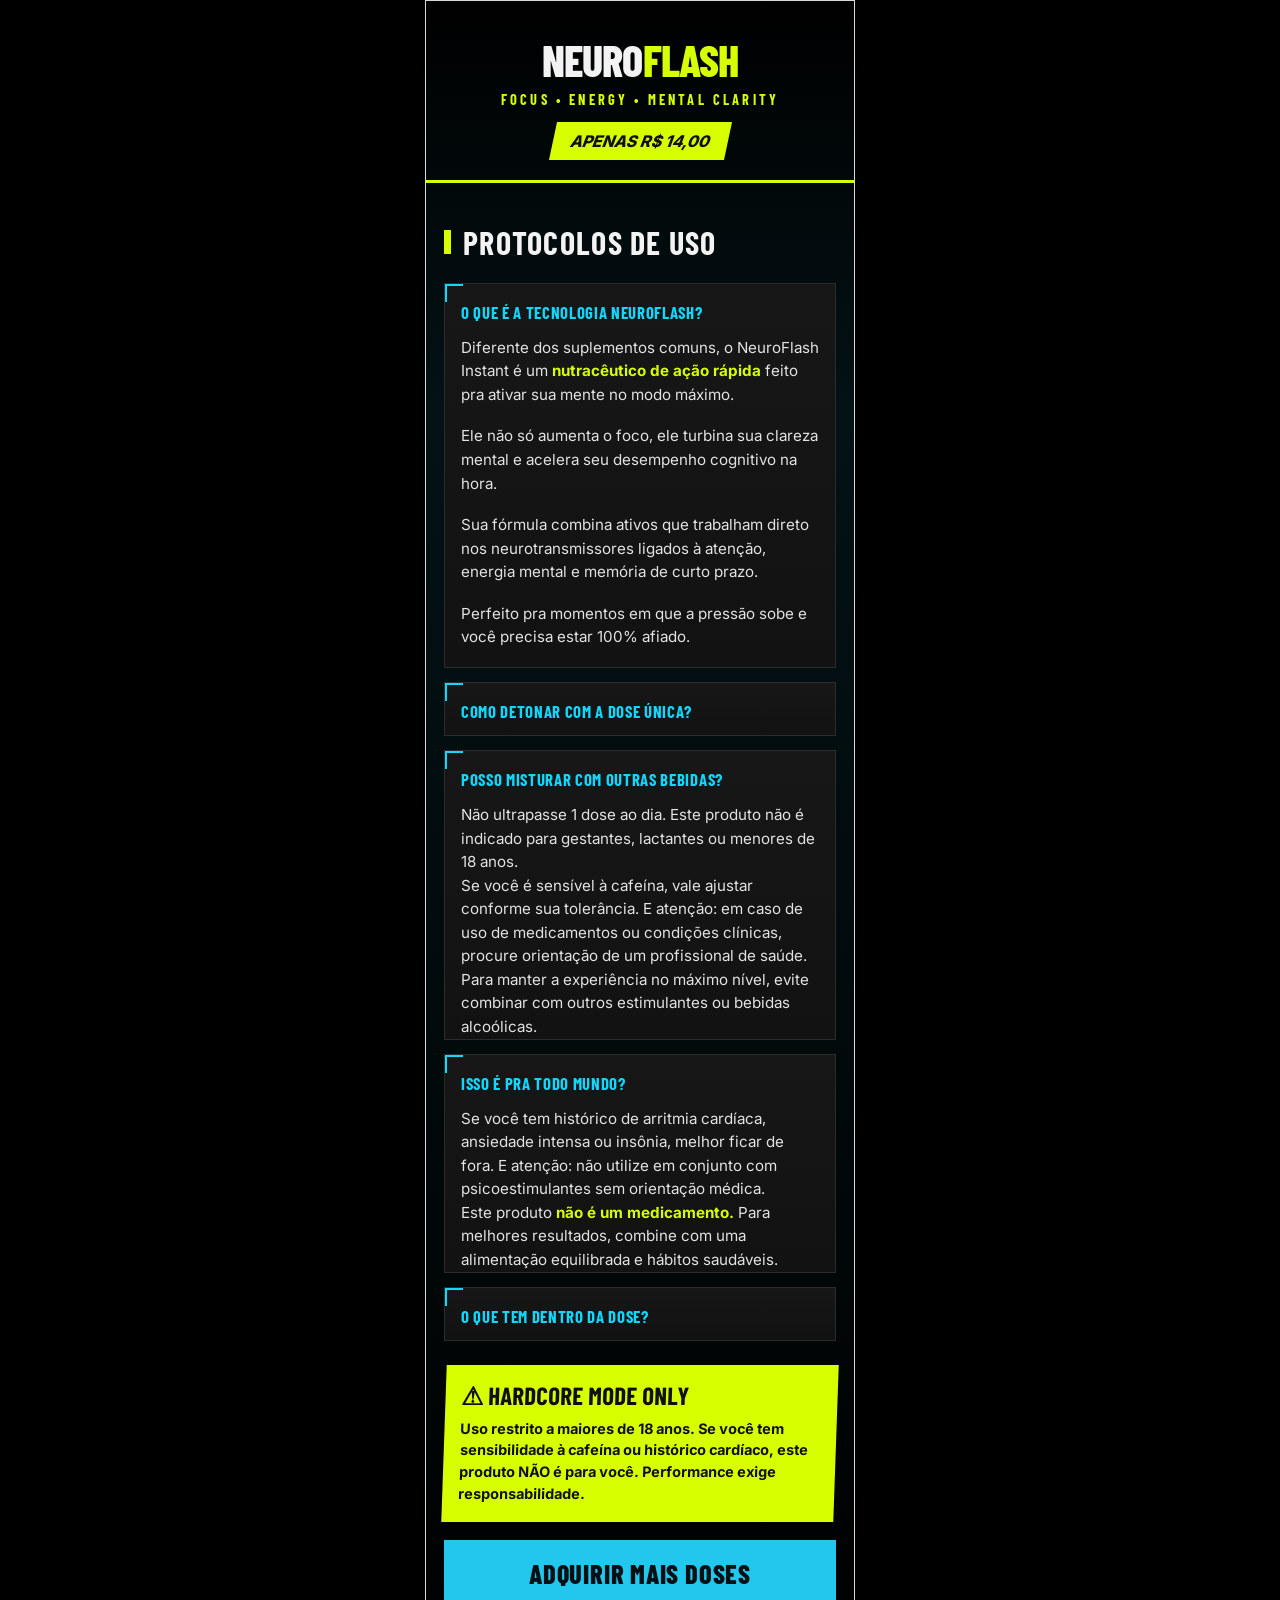
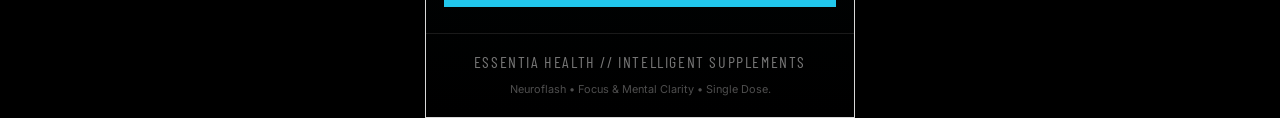
==== index.html @ 4811f9a7 "Add files via upload" ====
<!DOCTYPE html>
<html lang="pt-BR">
<head>
  <meta charset="UTF-8">
  <meta name="viewport" content="width=device-width, initial-scale=1.0">
  <title>Neuroflash FAQ</title>
  <link rel="preconnect" href="https://fonts.googleapis.com">
  <link rel="preconnect" href="https://fonts.gstatic.com" crossorigin>
  <link href="https://fonts.googleapis.com/css2?family=Barlow+Condensed:wght@500;700;800&family=Inter:wght@400;500;700;800&display=swap" rel="stylesheet">
  <link rel="stylesheet" href="styles.css">
</head>
<body>
  <main class="page-shell">
    <section class="hero">
      <h1>NEURO<span>FLASH</span></h1>
      <p class="tagline">FOCUS &#8226; ENERGY &#8226; MENTAL CLARITY</p>
      <div class="price-badge">APENAS R$ 14,00</div>
    </section>

    <section class="faq-section">
      <div class="section-line"></div>
      <div class="section-heading">
        <span class="heading-accent"></span>
        <h2>PROTOCOLOS DE USO</h2>
      </div>

      <div class="faq-list">
        <article class="faq-item is-open">
          <button class="faq-question" type="button" aria-expanded="true">
            <span>O QUE &Eacute; A TECNOLOGIA NEUROFLASH?</span>
          </button>
          <div class="faq-answer">
            <p>
              Diferente dos suplementos comuns, o NeuroFlash Instant &eacute; um <strong>nutrac&ecirc;utico de a&ccedil;&atilde;o r&aacute;pida</strong> feito pra ativar sua mente no modo m&aacute;ximo.
            </p>
            <p>
              Ele n&atilde;o s&oacute; aumenta o foco, ele turbina sua clareza mental e acelera seu desempenho cognitivo na hora.
            </p>
            <p>
              Sua f&oacute;rmula combina ativos que trabalham direto nos neurotransmissores ligados &agrave; aten&ccedil;&atilde;o, energia mental e mem&oacute;ria de curto prazo.
            </p>
            <p>
              Perfeito pra momentos em que a press&atilde;o sobe e voc&ecirc; precisa estar 100% afiado.
            </p>
          </div>
        </article>

        <article class="faq-item">
          <button class="faq-question" type="button" aria-expanded="false">
            <span>COMO DETONAR COM A DOSE &Uacute;NICA?</span>
          </button>
          <div class="faq-answer">
            <p>
              A embalagem cont&eacute;m 4 c&aacute;psulas de alta concentra&ccedil;&atilde;o. Ingerir <strong>as 3 de uma vez s&oacute;.</strong>
              N&atilde;o fracione. &Eacute; uma carga &uacute;nica para 30 minutos antes do seu desafio, treino ou prova.
            </p>
          </div>
        </article>

        <article class="faq-item">
          <button class="faq-question" type="button" aria-expanded="false">
            <span>POSSO MISTURAR COM OUTRAS BEBIDAS?</span>
          </button>
          <div class="faq-answer">
            <p>
              Recomendamos apenas &aacute;gua. <strong>EVITE o uso com est&ocirc;mago vazio</strong> para garantir que o &ldquo;punch&rdquo; de energia seja gradual e constante.
            </p>
            <p>
              N&atilde;o ultrapasse 1 dose ao dia. Este produto n&atilde;o &eacute; indicado para gestantes, lactantes ou menores de 18 anos.
            </p>
            <p>
              Se voc&ecirc; &eacute; sens&iacute;vel &agrave; cafe&iacute;na, vale ajustar conforme sua toler&acirc;ncia. E aten&ccedil;&atilde;o: em caso de uso de medicamentos ou condi&ccedil;&otilde;es cl&iacute;nicas, procure orienta&ccedil;&atilde;o de um profissional de sa&uacute;de.
            </p>
            <p>
              Para manter a experi&ecirc;ncia no m&aacute;ximo n&iacute;vel, evite combinar com outros estimulantes ou bebidas alco&oacute;licas.
            </p>
          </div>
        </article>

        <article class="faq-item">
          <button class="faq-question" type="button" aria-expanded="false">
            <span>ISSO &Eacute; PRA TODO MUNDO?</span>
          </button>
          <div class="faq-answer">
            <p>
              Evite o uso em caso de hipersensibilidade a qualquer componente da f&oacute;rmula.
            </p>
            <p>
              Se voc&ecirc; tem hist&oacute;rico de arritmia card&iacute;aca, ansiedade intensa ou ins&ocirc;nia, melhor ficar de fora. E aten&ccedil;&atilde;o: n&atilde;o utilize em conjunto com psicoestimulantes sem orienta&ccedil;&atilde;o m&eacute;dica.
            </p>
            <p>
              Este produto <strong>n&atilde;o &eacute; um medicamento.</strong> Para melhores resultados, combine com uma alimenta&ccedil;&atilde;o equilibrada e h&aacute;bitos saud&aacute;veis.
            </p>
          </div>
        </article>

        <article class="faq-item">
          <button class="faq-question" type="button" aria-expanded="false">
            <span>O QUE TEM DENTRO DA DOSE?</span>
          </button>
          <div class="faq-answer">
            <p>
              Cafe&iacute;na Anidra<br>
              L-Teanina<br>
              Alpha-GPC (Colina)<br>
              L-Tirosina<br>
              Panax Ginseng (extrato seco)<br>
              Huperzina A<br>
              Piperina (Bioperine&reg;)<br>
              Excipientes q.s.p.
            </p>
          </div>
        </article>
      </div>

      <aside class="warning-box">
        <h3>&#9888; HARDCORE MODE ONLY</h3>
        <p>
          Uso restrito a maiores de 18 anos. Se voc&ecirc; tem sensibilidade &agrave; cafe&iacute;na ou hist&oacute;rico card&iacute;aco,
          este produto <strong>N&Atilde;O</strong> &eacute; para voc&ecirc;. Performance exige responsabilidade.
        </p>
      </aside>

      <a class="cta-button" href="#">ADQUIRIR MAIS DOSES</a>
    </section>

    <footer class="footer">
      <p>ESSENTIA HEALTH // INTELLIGENT SUPPLEMENTS</p>
      <small>Neuroflash &#8226; Focus &amp; Mental Clarity &#8226; Single Dose.</small>
    </footer>
  </main>

  <script src="script.js"></script>
</body>
</html>
---- styles.css ----
:root {
  --bg: #050505;
  --panel: #111111;
  --panel-soft: #171717;
  --text: #f3f3f3;
  --muted: #a5a5a5;
  --cyan: #10d8ff;
  --cta: #29d6ff;
  --lime: #d7ff00;
  --border: #242424;
}

* {
  box-sizing: border-box;
}

body {
  margin: 0;
  background: #000;
  color: var(--text);
  font-family: "Inter", sans-serif;
}

.page-shell {
  width: min(100%, 430px);
  margin: 0 auto;
  background:
    linear-gradient(180deg, #000 0%, #031215 24%, #000 100%);
  border-left: 1px solid #d9d9d9;
  border-right: 1px solid #d9d9d9;
  border-bottom: 1px solid #d9d9d9;
}

.hero {
  padding: 38px 22px 20px;
  text-align: center;
  border-top: 1px solid #d9d9d9;
}

.hero h1 {
  margin: 0;
  font-family: "Barlow Condensed", sans-serif;
  font-size: 2.75rem;
  font-weight: 800;
  line-height: 0.95;
  letter-spacing: -0.02em;
}

.hero h1 span {
  color: var(--lime);
}

.tagline {
  margin: 10px 0 0;
  color: var(--lime);
  font-family: "Barlow Condensed", sans-serif;
  font-size: 0.9rem;
  font-weight: 700;
  letter-spacing: 0.22em;
}

.price-badge {
  width: fit-content;
  margin: 14px auto 0;
  padding: 9px 18px;
  background: var(--lime);
  color: #111;
  font-weight: 800;
  font-style: italic;
  transform: skewX(-12deg);
}

.faq-section {
  padding: 0 18px 26px;
}

.section-line {
  height: 3px;
  margin: 0 -18px 40px;
  background: var(--lime);
}

.section-heading {
  display: flex;
  align-items: center;
  gap: 12px;
  margin-bottom: 22px;
}

.heading-accent {
  width: 7px;
  height: 24px;
  background: var(--lime);
}

.section-heading h2 {
  margin: 0;
  font-family: "Barlow Condensed", sans-serif;
  font-size: 2rem;
  font-weight: 700;
  letter-spacing: 0.04em;
}

.faq-list {
  display: grid;
  gap: 14px;
}

.faq-item {
  background: linear-gradient(180deg, rgba(23, 23, 23, 0.98), rgba(18, 18, 18, 0.98));
  border: 1px solid #2c2c2c;
  position: relative;
  overflow: hidden;
}

.faq-item::before {
  content: "";
  position: absolute;
  top: -1px;
  left: -1px;
  width: 16px;
  height: 16px;
  border-top: 3px solid var(--cyan);
  border-left: 3px solid var(--cyan);
}

.faq-question {
  width: 100%;
  padding: 18px 16px 14px;
  border: 0;
  background: transparent;
  color: var(--cyan);
  text-align: left;
  font-family: "Barlow Condensed", sans-serif;
  font-size: 1.05rem;
  font-weight: 700;
  letter-spacing: 0.04em;
  cursor: pointer;
}

.faq-answer {
  display: grid;
  grid-template-rows: 0fr;
  transition: grid-template-rows 220ms ease;
}

.faq-answer p {
  overflow: hidden;
  margin: 0;
  padding: 0 16px 0;
  color: #e2e2e2;
  font-size: 0.95rem;
  line-height: 1.55;
}

.faq-answer strong {
  color: var(--lime);
}

.faq-item.is-open .faq-answer {
  grid-template-rows: 1fr;
}

.faq-item.is-open .faq-answer p {
  padding: 0 16px 18px;
}

.warning-box {
  margin-top: 24px;
  padding: 18px 16px;
  background: var(--lime);
  color: #101010;
  transform: skewX(-2deg);
}

.warning-box h3 {
  margin: 0 0 10px;
  font-family: "Barlow Condensed", sans-serif;
  font-size: 1.55rem;
  line-height: 1;
}

.warning-box p {
  margin: 0;
  font-size: 0.9rem;
  font-weight: 700;
  line-height: 1.5;
}

.cta-button {
  display: block;
  margin-top: 18px;
  padding: 18px 16px;
  background: #21c7ed;
  color: #051014;
  text-align: center;
  text-decoration: none;
  font-family: "Barlow Condensed", sans-serif;
  font-size: 1.65rem;
  font-weight: 800;
  letter-spacing: 0.03em;
}

.footer {
  padding: 18px 18px 20px;
  text-align: center;
  border-top: 1px solid #1a1a1a;
}

.footer p {
  margin: 0 0 6px;
  color: #777;
  font-family: "Barlow Condensed", sans-serif;
  font-size: 1rem;
  letter-spacing: 0.1em;
}

.footer small {
  color: #4e4e4e;
  font-size: 0.68rem;
}

@media (max-width: 480px) {
  .hero {
    padding: 28px 18px 16px;
  }

  .hero h1 {
    font-size: 2.35rem;
  }

  .tagline {
    font-size: 0.8rem;
    letter-spacing: 0.18em;
  }

  .price-badge {
    margin-top: 12px;
    padding: 8px 16px;
  }

  .footer {
    padding: 16px 14px 18px;
  }
}
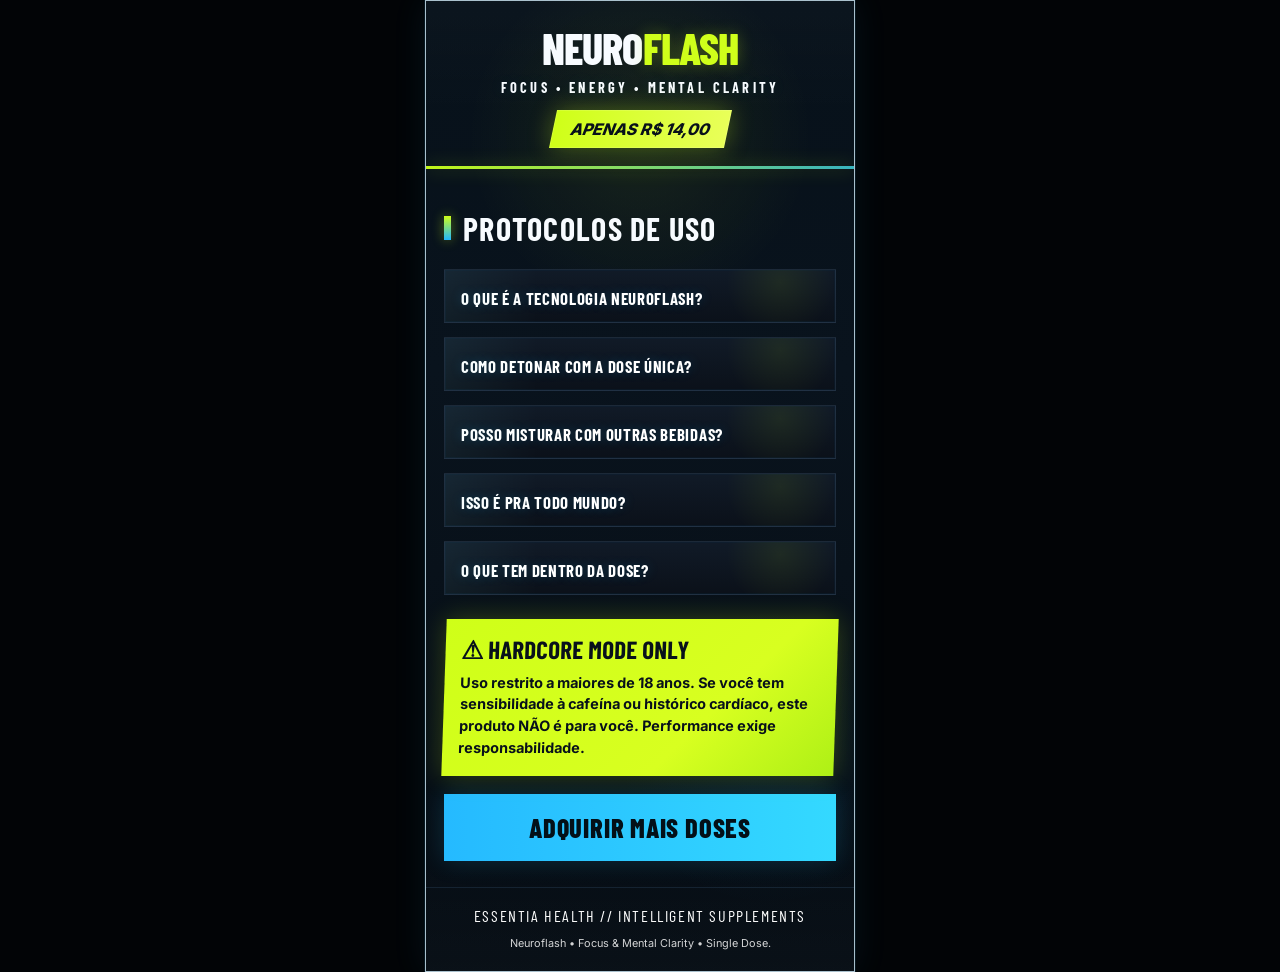
==== commit 143cf80b: "Add files via upload" ====
--- a/index.html
+++ b/index.html
@@ -25,8 +25,8 @@
       </div>
 
       <div class="faq-list">
-        <article class="faq-item is-open">
-          <button class="faq-question" type="button" aria-expanded="true">
+        <article class="faq-item">
+          <button class="faq-question" type="button" aria-expanded="false">
             <span>O QUE &Eacute; A TECNOLOGIA NEUROFLASH?</span>
           </button>
           <div class="faq-answer">
@@ -51,7 +51,7 @@
           </button>
           <div class="faq-answer">
             <p>
-              A embalagem cont&eacute;m 4 c&aacute;psulas de alta concentra&ccedil;&atilde;o. Ingerir <strong>as 3 de uma vez s&oacute;.</strong>
+              A embalagem cont&eacute;m 3 c&aacute;psulas de alta concentra&ccedil;&atilde;o. Ingerir <strong>as 3 de uma vez s&oacute;.</strong>
               N&atilde;o fracione. &Eacute; uma carga &uacute;nica para 30 minutos antes do seu desafio, treino ou prova.
             </p>
           </div>
--- a/styles.css
+++ b/styles.css
@@ -1,13 +1,16 @@
 :root {
-  --bg: #050505;
-  --panel: #111111;
-  --panel-soft: #171717;
-  --text: #f3f3f3;
-  --muted: #a5a5a5;
-  --cyan: #10d8ff;
-  --cta: #29d6ff;
-  --lime: #d7ff00;
-  --border: #242424;
+  --bg: #02070f;
+  --panel: #0c1520;
+  --panel-soft: #101a26;
+  --text: #f7fbff;
+  --muted: #86a0ba;
+  --cyan: #20b7ff;
+  --cyan-bright: #78f4ff;
+  --cta: #32c8ef;
+  --lime: #cfff18;
+  --lime-bright: #e9ff59;
+  --border: rgba(135, 198, 255, 0.26);
+  --shell-border: rgba(214, 241, 255, 0.78);
 }
 
 * {
@@ -16,7 +19,7 @@
 
 body {
   margin: 0;
-  background: #000;
+  background: #020406;
   color: var(--text);
   font-family: "Inter", sans-serif;
 }
@@ -24,17 +27,41 @@
 .page-shell {
   width: min(100%, 430px);
   margin: 0 auto;
-  background:
-    linear-gradient(180deg, #000 0%, #031215 24%, #000 100%);
-  border-left: 1px solid #d9d9d9;
-  border-right: 1px solid #d9d9d9;
-  border-bottom: 1px solid #d9d9d9;
+  background: linear-gradient(180deg, #07111a 0%, #09131d 38%, #060d14 100%);
+  border-left: 1px solid var(--shell-border);
+  border-right: 1px solid var(--shell-border);
+  border-bottom: 1px solid var(--shell-border);
+  box-shadow:
+    0 0 0 1px rgba(28, 80, 112, 0.2),
+    0 0 34px rgba(47, 175, 255, 0.08);
+  position: relative;
+  overflow: hidden;
+}
+
+.page-shell::before,
+.page-shell::after {
+  content: "";
+  position: absolute;
+  inset: 0;
+  pointer-events: none;
+}
+
+.page-shell::before {
+  background:
+    radial-gradient(circle at 50% 14%, rgba(201, 255, 24, 0.08), transparent 20%),
+    radial-gradient(circle at 80% 78%, rgba(37, 186, 255, 0.05), transparent 18%);
+}
+
+.page-shell::after {
+  background:
+    linear-gradient(180deg, rgba(255, 255, 255, 0.02), transparent 12%, transparent 88%, rgba(255, 255, 255, 0.015));
 }
 
 .hero {
-  padding: 38px 22px 20px;
+  padding: 26px 22px 18px;
   text-align: center;
-  border-top: 1px solid #d9d9d9;
+  border-top: 1px solid var(--shell-border);
+  position: relative;
 }
 
 .hero h1 {
@@ -48,36 +75,43 @@
 
 .hero h1 span {
   color: var(--lime);
+  text-shadow: 0 0 16px rgba(207, 255, 24, 0.28);
 }
 
 .tagline {
   margin: 10px 0 0;
-  color: var(--lime);
+  color: var(--text);
   font-family: "Barlow Condensed", sans-serif;
   font-size: 0.9rem;
   font-weight: 700;
   letter-spacing: 0.22em;
+  text-shadow: 0 0 16px rgba(62, 198, 255, 0.14);
 }
 
 .price-badge {
   width: fit-content;
   margin: 14px auto 0;
   padding: 9px 18px;
-  background: var(--lime);
-  color: #111;
+  background: linear-gradient(90deg, var(--lime) 0%, var(--lime-bright) 100%);
+  color: #09111a;
   font-weight: 800;
   font-style: italic;
   transform: skewX(-12deg);
+  box-shadow:
+    0 0 24px rgba(207, 255, 24, 0.3),
+    inset 0 0 0 1px rgba(255, 255, 255, 0.12);
 }
 
 .faq-section {
   padding: 0 18px 26px;
+  position: relative;
 }
 
 .section-line {
   height: 3px;
   margin: 0 -18px 40px;
-  background: var(--lime);
+  background: linear-gradient(90deg, rgba(201, 255, 24, 0.96), rgba(74, 243, 255, 0.72));
+  box-shadow: 0 0 18px rgba(201, 255, 24, 0.32);
 }
 
 .section-heading {
@@ -90,7 +124,8 @@
 .heading-accent {
   width: 7px;
   height: 24px;
-  background: var(--lime);
+  background: linear-gradient(180deg, var(--lime), var(--cyan));
+  box-shadow: 0 0 12px rgba(201, 255, 24, 0.42);
 }
 
 .section-heading h2 {
@@ -107,21 +142,22 @@
 }
 
 .faq-item {
-  background: linear-gradient(180deg, rgba(23, 23, 23, 0.98), rgba(18, 18, 18, 0.98));
-  border: 1px solid #2c2c2c;
+  background:
+    linear-gradient(180deg, rgba(17, 27, 39, 0.98), rgba(11, 17, 25, 0.98));
+  border: 1px solid rgba(105, 149, 193, 0.18);
   position: relative;
   overflow: hidden;
-}
-
-.faq-item::before {
+  box-shadow: inset 0 0 0 1px rgba(11, 34, 56, 0.32);
+}
+
+.faq-item::after {
   content: "";
   position: absolute;
-  top: -1px;
-  left: -1px;
-  width: 16px;
-  height: 16px;
-  border-top: 3px solid var(--cyan);
-  border-left: 3px solid var(--cyan);
+  inset: 0;
+  background:
+    linear-gradient(90deg, rgba(120, 244, 255, 0.06), transparent 24%),
+    radial-gradient(circle at 86% 24%, rgba(207, 255, 24, 0.08), transparent 16%);
+  pointer-events: none;
 }
 
 .faq-question {
@@ -129,36 +165,35 @@
   padding: 18px 16px 14px;
   border: 0;
   background: transparent;
-  color: var(--cyan);
+  color: #ffffff;
   text-align: left;
   font-family: "Barlow Condensed", sans-serif;
   font-size: 1.05rem;
   font-weight: 700;
   letter-spacing: 0.04em;
   cursor: pointer;
+  text-shadow: 0 0 12px rgba(32, 183, 255, 0.22);
 }
 
 .faq-answer {
-  display: grid;
-  grid-template-rows: 0fr;
-  transition: grid-template-rows 220ms ease;
+  max-height: 0;
+  overflow: hidden;
+  transition: max-height 260ms ease;
 }
 
 .faq-answer p {
-  overflow: hidden;
   margin: 0;
   padding: 0 16px 0;
-  color: #e2e2e2;
+  color: #eff5ff;
   font-size: 0.95rem;
   line-height: 1.55;
+  text-align: justify;
+  text-justify: inter-word;
 }
 
 .faq-answer strong {
-  color: var(--lime);
-}
-
-.faq-item.is-open .faq-answer {
-  grid-template-rows: 1fr;
+  color: var(--lime-bright);
+  text-shadow: 0 0 10px rgba(207, 255, 24, 0.2);
 }
 
 .faq-item.is-open .faq-answer p {
@@ -168,9 +203,11 @@
 .warning-box {
   margin-top: 24px;
   padding: 18px 16px;
-  background: var(--lime);
-  color: #101010;
+  background:
+    linear-gradient(135deg, var(--lime) 0%, #d8ff20 66%, #aef016 100%);
+  color: #08111b;
   transform: skewX(-2deg);
+  box-shadow: 0 0 26px rgba(207, 255, 24, 0.22);
 }
 
 .warning-box h3 {
@@ -191,32 +228,33 @@
   display: block;
   margin-top: 18px;
   padding: 18px 16px;
-  background: #21c7ed;
-  color: #051014;
+  background: linear-gradient(90deg, #25baff 0%, #34d9ff 100%);
+  color: #031018;
   text-align: center;
   text-decoration: none;
   font-family: "Barlow Condensed", sans-serif;
   font-size: 1.65rem;
   font-weight: 800;
   letter-spacing: 0.03em;
+  box-shadow: 0 0 24px rgba(37, 186, 255, 0.18);
 }
 
 .footer {
   padding: 18px 18px 20px;
   text-align: center;
-  border-top: 1px solid #1a1a1a;
+  border-top: 1px solid rgba(86, 140, 183, 0.16);
 }
 
 .footer p {
   margin: 0 0 6px;
-  color: #777;
+  color: #ffffff;
   font-family: "Barlow Condensed", sans-serif;
   font-size: 1rem;
   letter-spacing: 0.1em;
 }
 
 .footer small {
-  color: #4e4e4e;
+  color: rgba(255, 255, 255, 0.82);
   font-size: 0.68rem;
 }
 
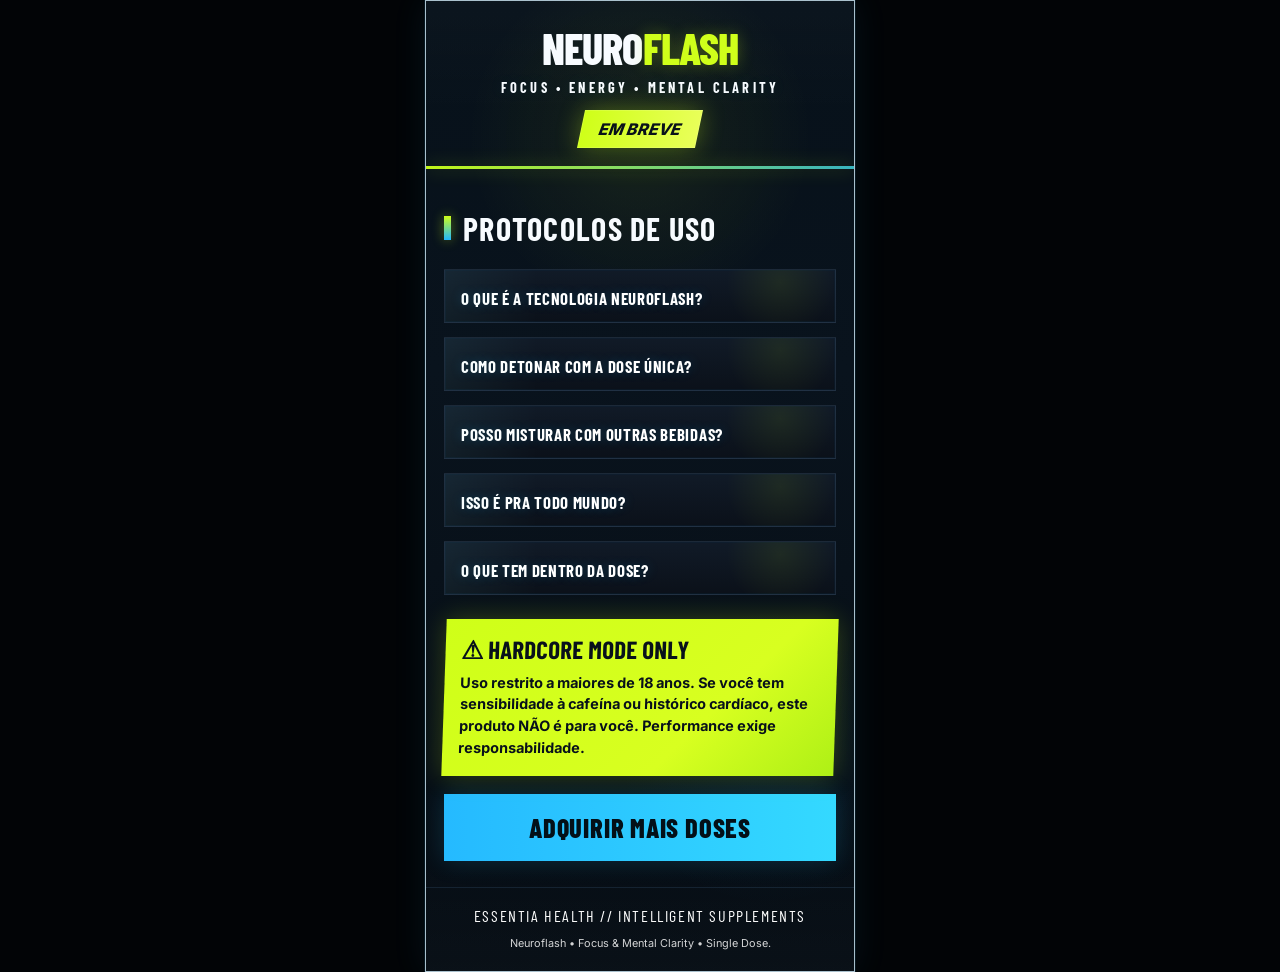
==== commit a5dffbee: "Update index.html" ====
--- a/index.html
+++ b/index.html
@@ -14,7 +14,7 @@
     <section class="hero">
       <h1>NEURO<span>FLASH</span></h1>
       <p class="tagline">FOCUS &#8226; ENERGY &#8226; MENTAL CLARITY</p>
-      <div class="price-badge">APENAS R$ 14,00</div>
+      <div class="price-badge">EM BREVE</div>
     </section>
 
     <section class="faq-section">
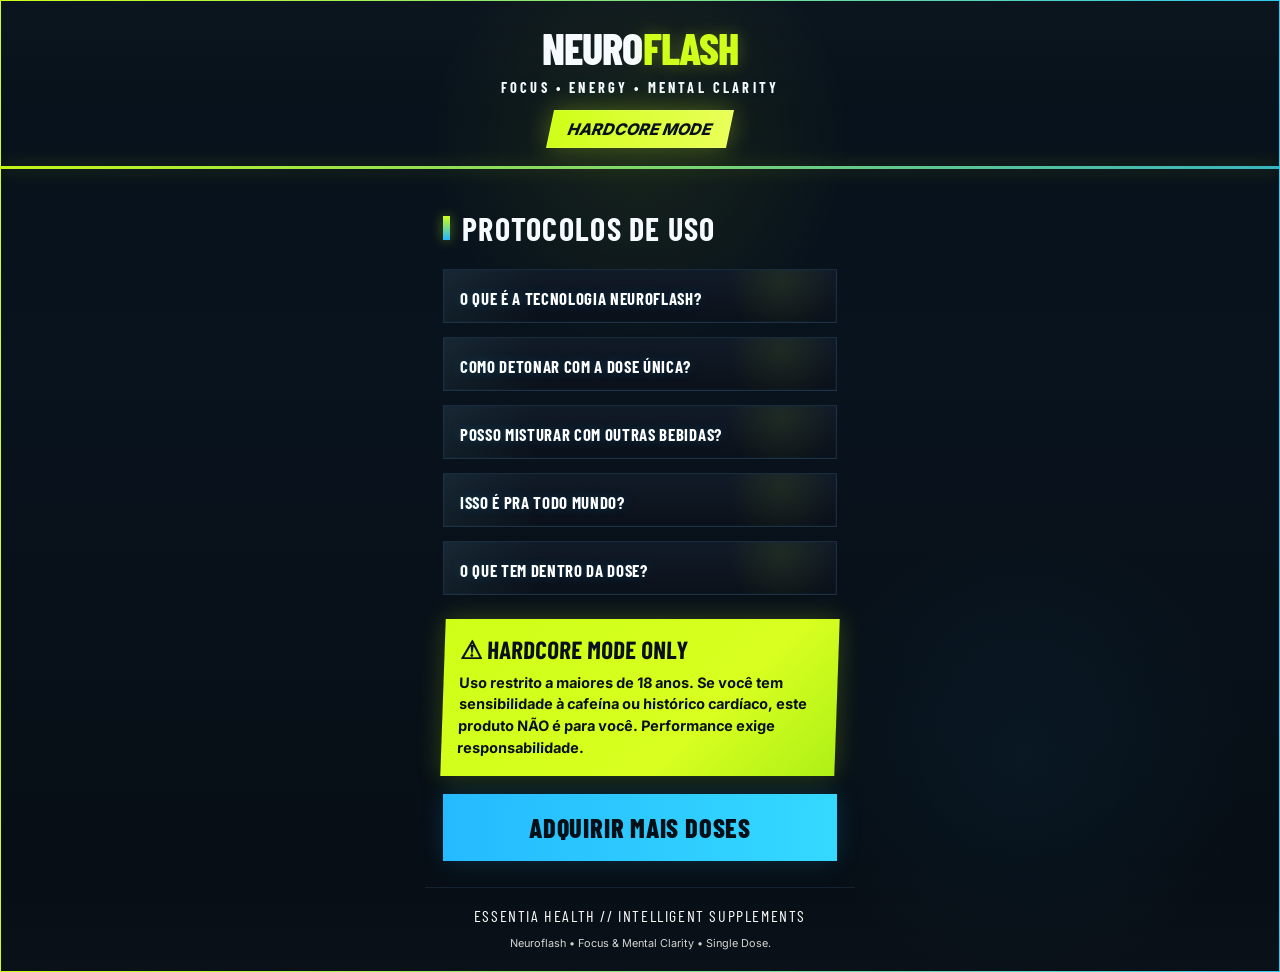
==== commit 4cd8fd08: "Add files via upload" ====
--- a/index.html
+++ b/index.html
@@ -14,7 +14,7 @@
     <section class="hero">
       <h1>NEURO<span>FLASH</span></h1>
       <p class="tagline">FOCUS &#8226; ENERGY &#8226; MENTAL CLARITY</p>
-      <div class="price-badge">EM BREVE</div>
+      <div class="price-badge">HARDCORE MODE</div>
     </section>
 
     <section class="faq-section">
--- a/styles.css
+++ b/styles.css
@@ -10,7 +10,8 @@
   --lime: #cfff18;
   --lime-bright: #e9ff59;
   --border: rgba(135, 198, 255, 0.26);
-  --shell-border: rgba(214, 241, 255, 0.78);
+  --shell-border: rgba(207, 255, 24, 0.82);
+  --shell-border-blue: rgba(52, 217, 255, 0.9);
 }
 
 * {
@@ -29,8 +30,9 @@
   margin: 0 auto;
   background: linear-gradient(180deg, #07111a 0%, #09131d 38%, #060d14 100%);
   border-left: 1px solid var(--shell-border);
-  border-right: 1px solid var(--shell-border);
-  border-bottom: 1px solid var(--shell-border);
+  border-right: 1px solid var(--shell-border-blue);
+  border-bottom: 1px solid transparent;
+  border-image: linear-gradient(90deg, var(--lime) 0%, var(--cta) 100%) 1;
   box-shadow:
     0 0 0 1px rgba(28, 80, 112, 0.2),
     0 0 34px rgba(47, 175, 255, 0.08);
@@ -60,7 +62,8 @@
 .hero {
   padding: 26px 22px 18px;
   text-align: center;
-  border-top: 1px solid var(--shell-border);
+  border-top: 1px solid transparent;
+  border-image: linear-gradient(90deg, var(--lime) 0%, var(--cta) 100%) 1;
   position: relative;
 }
 
@@ -281,3 +284,42 @@
     padding: 16px 14px 18px;
   }
 }
+
+@media (min-width: 900px) {
+  body {
+    background: linear-gradient(180deg, #020406 0%, #061018 100%);
+  }
+
+  .page-shell {
+    width: 100%;
+    min-height: 100vh;
+    max-width: none;
+  }
+
+  .hero {
+    width: min(100%, 430px);
+    margin: 0 auto;
+    border-top: 0;
+  }
+
+  .faq-section {
+    width: min(100%, 430px);
+    margin: 0 auto;
+  }
+
+  .footer {
+    width: min(100%, 430px);
+    margin: 0 auto;
+  }
+
+  .section-line {
+    width: 100vw;
+    margin-left: calc(50% - 50vw);
+    margin-right: calc(50% - 50vw);
+  }
+
+  .page-shell {
+    border-top: 1px solid transparent;
+    border-image: linear-gradient(90deg, var(--lime) 0%, var(--cta) 100%) 1;
+  }
+}
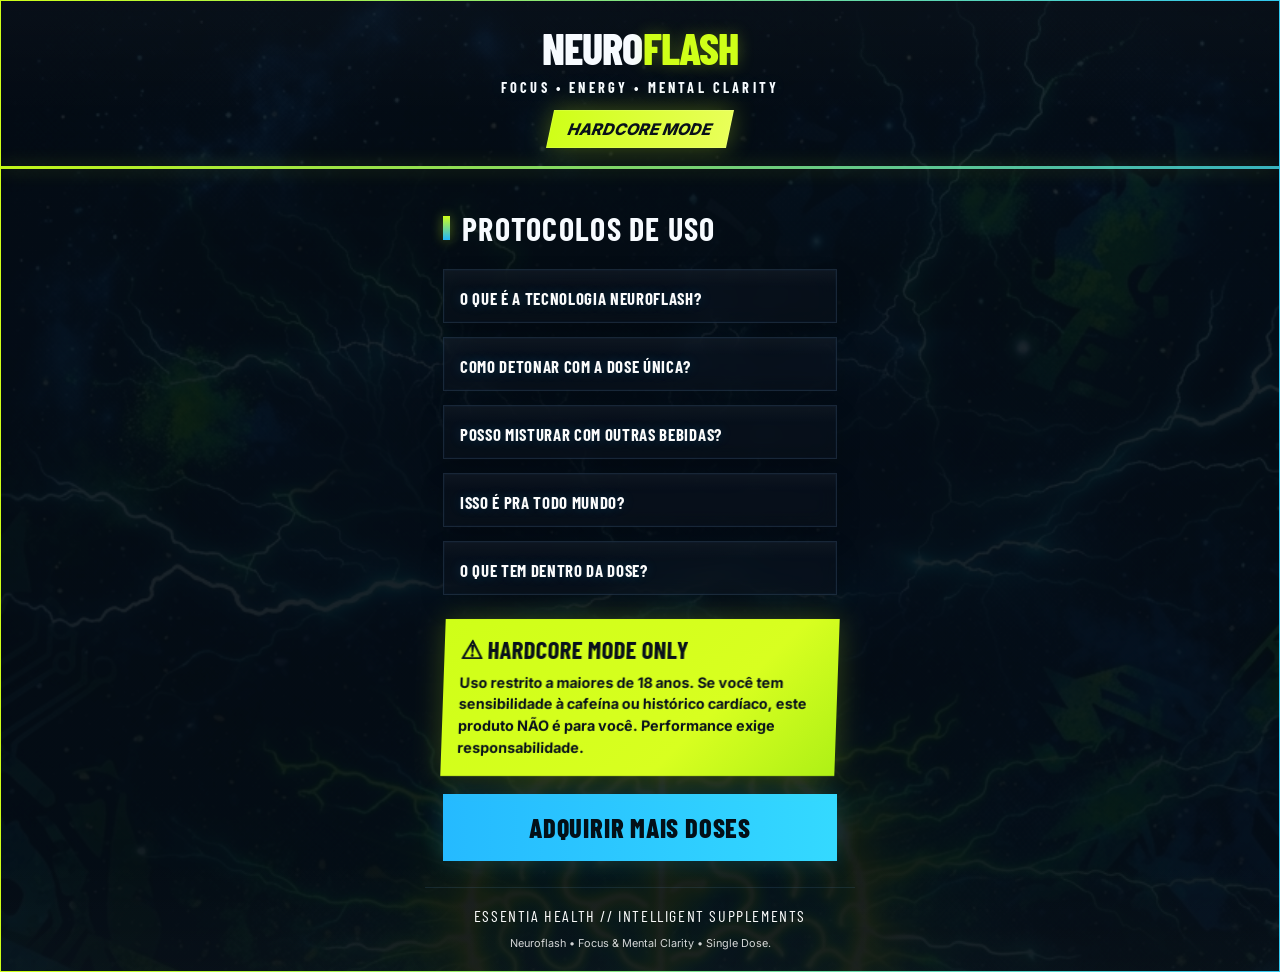
==== commit b502b2da: "Update index.html atualização de texto" ====
--- a/index.html
+++ b/index.html
@@ -34,7 +34,7 @@
               Diferente dos suplementos comuns, o NeuroFlash Instant &eacute; um <strong>nutrac&ecirc;utico de a&ccedil;&atilde;o r&aacute;pida</strong> feito pra ativar sua mente no modo m&aacute;ximo.
             </p>
             <p>
-              Ele n&atilde;o s&oacute; aumenta o foco, ele turbina sua clareza mental e acelera seu desempenho cognitivo na hora.
+              Ele n&atilde;o s&oacute; aumenta o foco, ele turbina sua clareza mental e acelera seu desempenho cognitivo em poucos minutos.
             </p>
             <p>
               Sua f&oacute;rmula combina ativos que trabalham direto nos neurotransmissores ligados &agrave; aten&ccedil;&atilde;o, energia mental e mem&oacute;ria de curto prazo.
@@ -83,13 +83,22 @@
           </button>
           <div class="faq-answer">
             <p>
+              <strong class="faq-subtitle">CONTRAINDICA&Ccedil;&Otilde;ES</strong>
+            </p>
+            <p>
               Evite o uso em caso de hipersensibilidade a qualquer componente da f&oacute;rmula.
             </p>
             <p>
-              Se voc&ecirc; tem hist&oacute;rico de arritmia card&iacute;aca, ansiedade intensa ou ins&ocirc;nia, melhor ficar de fora. E aten&ccedil;&atilde;o: n&atilde;o utilize em conjunto com psicoestimulantes sem orienta&ccedil;&atilde;o m&eacute;dica.
+              Pacientes com hist&oacute;rico de arritmia card&iacute;aca, ansiedade grave ou ins&ocirc;nia devem abster-se do consumo. Aten&ccedil;&atilde;o: n&atilde;o utilize em conjunto com psicoestimulantes sem orienta&ccedil;&atilde;o m&eacute;dica especializada.
             </p>
             <p>
-              Este produto <strong>n&atilde;o &eacute; um medicamento.</strong> Para melhores resultados, combine com uma alimenta&ccedil;&atilde;o equilibrada e h&aacute;bitos saud&aacute;veis.
+              <strong class="faq-subtitle">INFORMA&Ccedil;&Otilde;ES IMPORTANTES</strong>
+            </p>
+            <p>
+              Este produto <strong>n&atilde;o &eacute; um medicamento.</strong>
+            </p>
+            <p>
+              Seu consumo deve estar associado a uma alimenta&ccedil;&atilde;o equilibrada e h&aacute;bitos de vida saud&aacute;veis para obten&ccedil;&atilde;o de melhores resultados.
             </p>
           </div>
         </article>
--- a/styles.css
+++ b/styles.css
@@ -50,13 +50,22 @@
 
 .page-shell::before {
   background:
+    linear-gradient(rgba(4, 11, 18, 0.84), rgba(4, 11, 18, 0.9)),
+    url("./background-neuroflash.png") center top / 100% auto no-repeat,
     radial-gradient(circle at 50% 14%, rgba(201, 255, 24, 0.08), transparent 20%),
     radial-gradient(circle at 80% 78%, rgba(37, 186, 255, 0.05), transparent 18%);
+  z-index: 0;
 }
 
 .page-shell::after {
   background:
     linear-gradient(180deg, rgba(255, 255, 255, 0.02), transparent 12%, transparent 88%, rgba(255, 255, 255, 0.015));
+  z-index: 0;
+}
+
+.page-shell > * {
+  position: relative;
+  z-index: 1;
 }
 
 .hero {
@@ -145,12 +154,15 @@
 }
 
 .faq-item {
-  background:
-    linear-gradient(180deg, rgba(17, 27, 39, 0.98), rgba(11, 17, 25, 0.98));
+  background: rgba(11, 19, 29, 0.56);
   border: 1px solid rgba(105, 149, 193, 0.18);
   position: relative;
   overflow: hidden;
-  box-shadow: inset 0 0 0 1px rgba(11, 34, 56, 0.32);
+  box-shadow:
+    inset 0 0 0 1px rgba(11, 34, 56, 0.22),
+    0 10px 24px rgba(0, 0, 0, 0.16);
+  backdrop-filter: blur(10px) saturate(115%);
+  -webkit-backdrop-filter: blur(10px) saturate(115%);
 }
 
 .faq-item::after {
@@ -158,8 +170,7 @@
   position: absolute;
   inset: 0;
   background:
-    linear-gradient(90deg, rgba(120, 244, 255, 0.06), transparent 24%),
-    radial-gradient(circle at 86% 24%, rgba(207, 255, 24, 0.08), transparent 16%);
+    linear-gradient(180deg, rgba(255, 255, 255, 0.03), transparent 32%, rgba(0, 0, 0, 0.05));
   pointer-events: none;
 }
 
@@ -181,7 +192,8 @@
 .faq-answer {
   max-height: 0;
   overflow: hidden;
-  transition: max-height 260ms ease;
+  opacity: 1;
+  transition: max-height 220ms ease-out;
 }
 
 .faq-answer p {
@@ -201,6 +213,10 @@
 
 .faq-item.is-open .faq-answer p {
   padding: 0 16px 18px;
+}
+
+.faq-item.is-open .faq-answer {
+  opacity: 1;
 }
 
 .warning-box {
@@ -261,7 +277,7 @@
   font-size: 0.68rem;
 }
 
-@media (max-width: 480px) {
+@media (max-width: 768px) {
   .hero {
     padding: 28px 18px 16px;
   }
@@ -282,6 +298,10 @@
 
   .footer {
     padding: 16px 14px 18px;
+  }
+
+  .faq-answer {
+    transition: none;
   }
 }
 
@@ -296,6 +316,14 @@
     max-width: none;
   }
 
+  .page-shell::before {
+    background:
+      linear-gradient(rgba(4, 11, 18, 0.88), rgba(4, 11, 18, 0.92)),
+      url("./background-neuroflash.png") center top / 100% auto no-repeat,
+      radial-gradient(circle at 50% 14%, rgba(201, 255, 24, 0.08), transparent 20%),
+      radial-gradient(circle at 80% 78%, rgba(37, 186, 255, 0.05), transparent 18%);
+  }
+
   .hero {
     width: min(100%, 430px);
     margin: 0 auto;
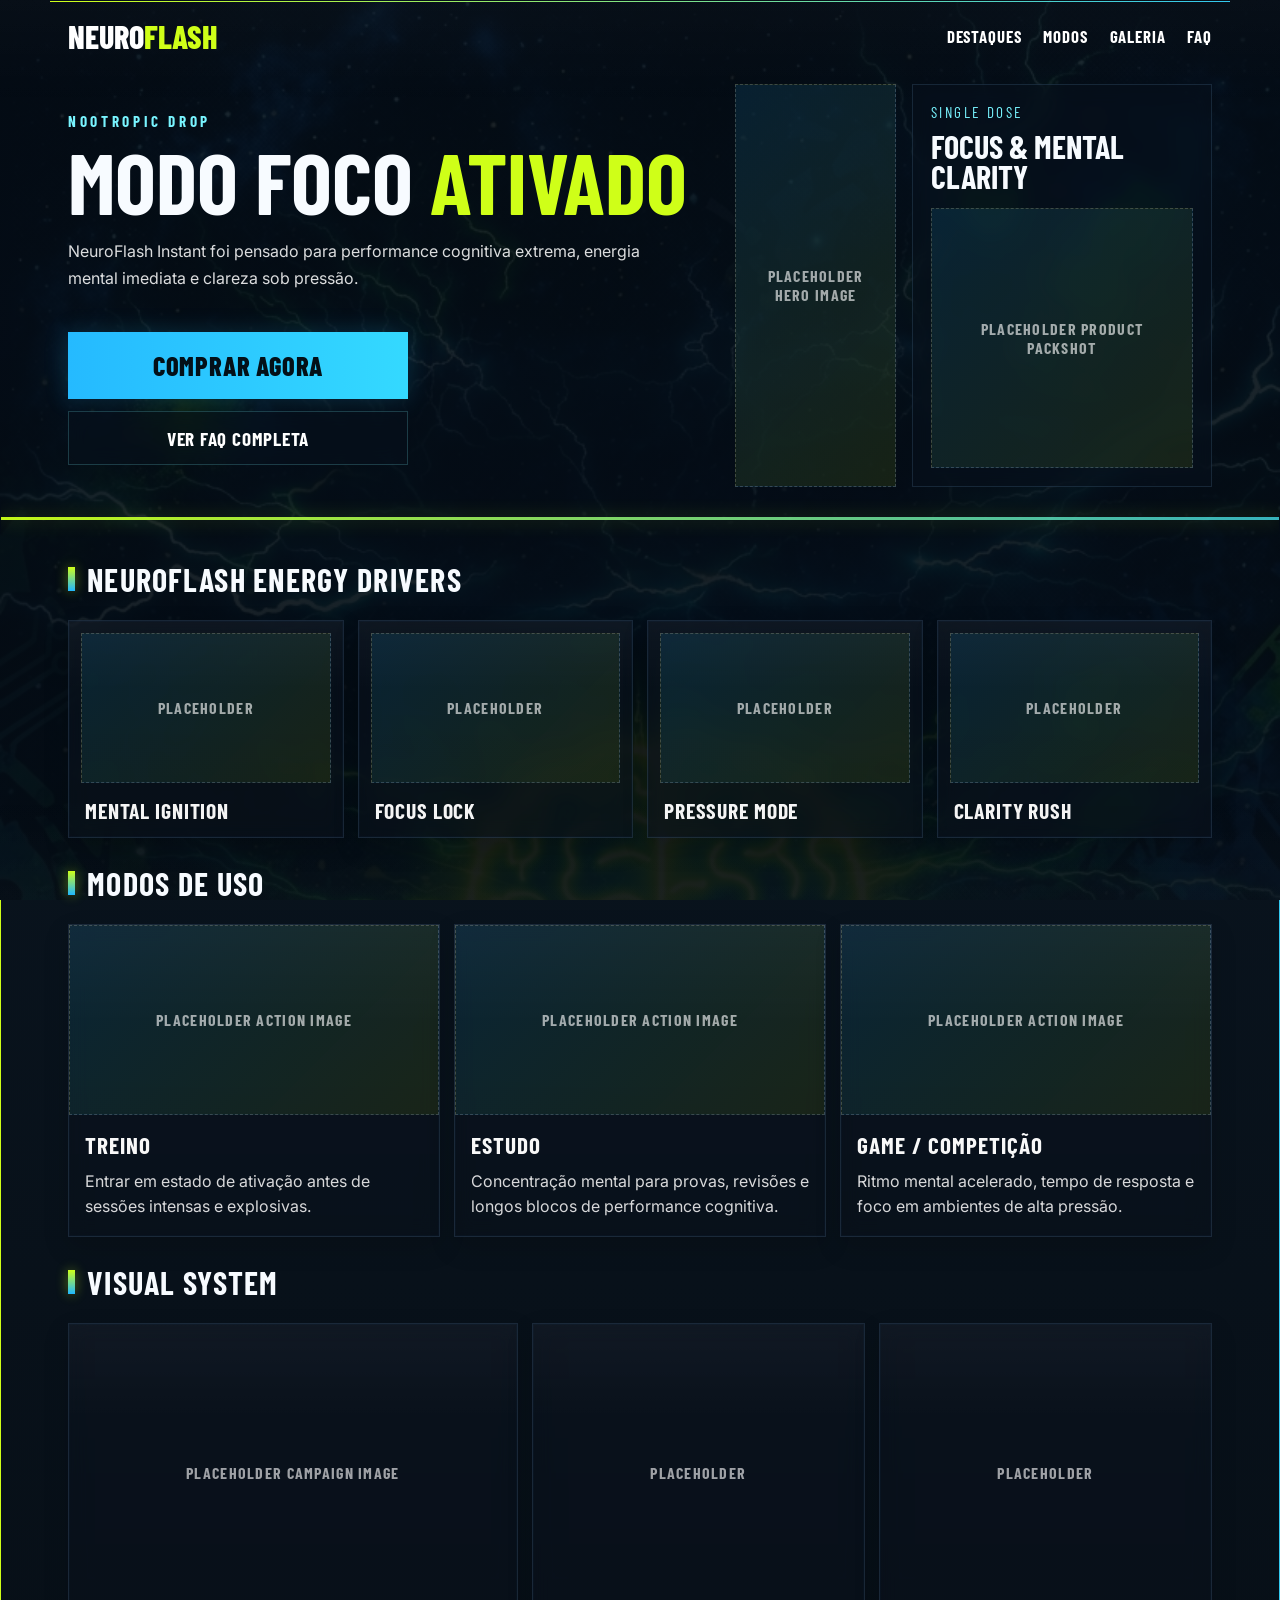
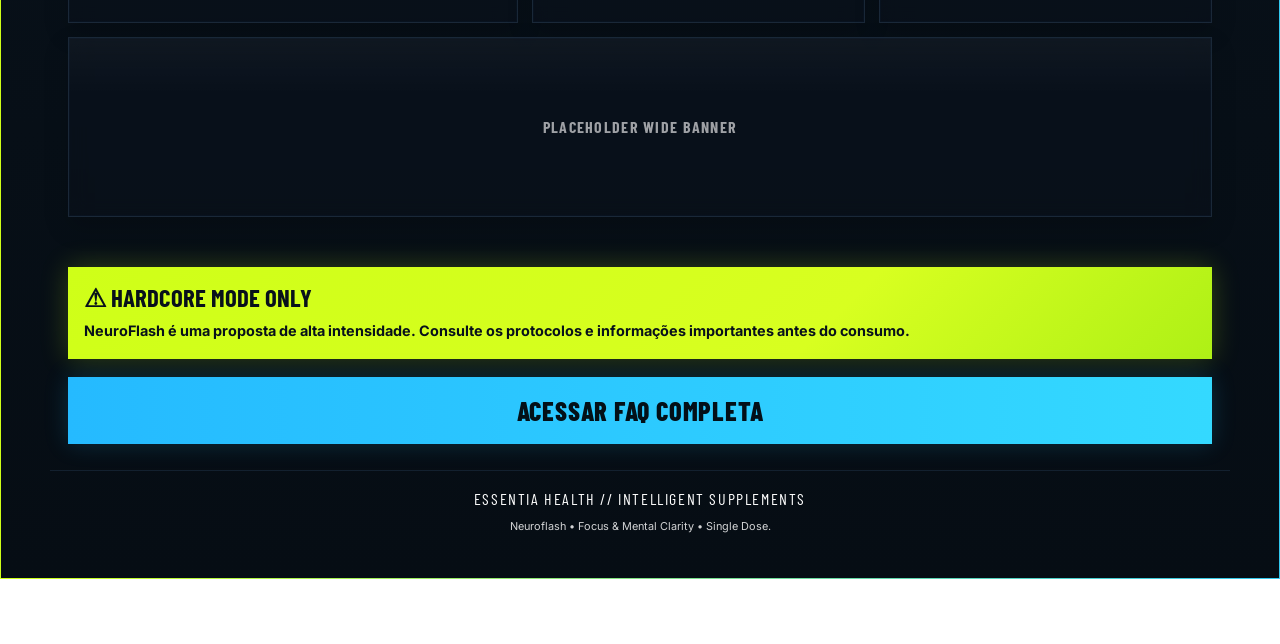
==== commit a4c1e3ce: "homepage" ====
--- a/index.html
+++ b/index.html
@@ -2,143 +2,11 @@
 <html lang="pt-BR">
 <head>
   <meta charset="UTF-8">
+  <meta http-equiv="refresh" content="0; url=./home/">
   <meta name="viewport" content="width=device-width, initial-scale=1.0">
-  <title>Neuroflash FAQ</title>
-  <link rel="preconnect" href="https://fonts.googleapis.com">
-  <link rel="preconnect" href="https://fonts.gstatic.com" crossorigin>
-  <link href="https://fonts.googleapis.com/css2?family=Barlow+Condensed:wght@500;700;800&family=Inter:wght@400;500;700;800&display=swap" rel="stylesheet">
-  <link rel="stylesheet" href="styles.css">
+  <title>Neuroflash</title>
 </head>
 <body>
-  <main class="page-shell">
-    <section class="hero">
-      <h1>NEURO<span>FLASH</span></h1>
-      <p class="tagline">FOCUS &#8226; ENERGY &#8226; MENTAL CLARITY</p>
-      <div class="price-badge">HARDCORE MODE</div>
-    </section>
-
-    <section class="faq-section">
-      <div class="section-line"></div>
-      <div class="section-heading">
-        <span class="heading-accent"></span>
-        <h2>PROTOCOLOS DE USO</h2>
-      </div>
-
-      <div class="faq-list">
-        <article class="faq-item">
-          <button class="faq-question" type="button" aria-expanded="false">
-            <span>O QUE &Eacute; A TECNOLOGIA NEUROFLASH?</span>
-          </button>
-          <div class="faq-answer">
-            <p>
-              Diferente dos suplementos comuns, o NeuroFlash Instant &eacute; um <strong>nutrac&ecirc;utico de a&ccedil;&atilde;o r&aacute;pida</strong> feito pra ativar sua mente no modo m&aacute;ximo.
-            </p>
-            <p>
-              Ele n&atilde;o s&oacute; aumenta o foco, ele turbina sua clareza mental e acelera seu desempenho cognitivo em poucos minutos.
-            </p>
-            <p>
-              Sua f&oacute;rmula combina ativos que trabalham direto nos neurotransmissores ligados &agrave; aten&ccedil;&atilde;o, energia mental e mem&oacute;ria de curto prazo.
-            </p>
-            <p>
-              Perfeito pra momentos em que a press&atilde;o sobe e voc&ecirc; precisa estar 100% afiado.
-            </p>
-          </div>
-        </article>
-
-        <article class="faq-item">
-          <button class="faq-question" type="button" aria-expanded="false">
-            <span>COMO DETONAR COM A DOSE &Uacute;NICA?</span>
-          </button>
-          <div class="faq-answer">
-            <p>
-              A embalagem cont&eacute;m 3 c&aacute;psulas de alta concentra&ccedil;&atilde;o. Ingerir <strong>as 3 de uma vez s&oacute;.</strong>
-              N&atilde;o fracione. &Eacute; uma carga &uacute;nica para 30 minutos antes do seu desafio, treino ou prova.
-            </p>
-          </div>
-        </article>
-
-        <article class="faq-item">
-          <button class="faq-question" type="button" aria-expanded="false">
-            <span>POSSO MISTURAR COM OUTRAS BEBIDAS?</span>
-          </button>
-          <div class="faq-answer">
-            <p>
-              Recomendamos apenas &aacute;gua. <strong>EVITE o uso com est&ocirc;mago vazio</strong> para garantir que o &ldquo;punch&rdquo; de energia seja gradual e constante.
-            </p>
-            <p>
-              N&atilde;o ultrapasse 1 dose ao dia. Este produto n&atilde;o &eacute; indicado para gestantes, lactantes ou menores de 18 anos.
-            </p>
-            <p>
-              Se voc&ecirc; &eacute; sens&iacute;vel &agrave; cafe&iacute;na, vale ajustar conforme sua toler&acirc;ncia. E aten&ccedil;&atilde;o: em caso de uso de medicamentos ou condi&ccedil;&otilde;es cl&iacute;nicas, procure orienta&ccedil;&atilde;o de um profissional de sa&uacute;de.
-            </p>
-            <p>
-              Para manter a experi&ecirc;ncia no m&aacute;ximo n&iacute;vel, evite combinar com outros estimulantes ou bebidas alco&oacute;licas.
-            </p>
-          </div>
-        </article>
-
-        <article class="faq-item">
-          <button class="faq-question" type="button" aria-expanded="false">
-            <span>ISSO &Eacute; PRA TODO MUNDO?</span>
-          </button>
-          <div class="faq-answer">
-            <p>
-              <strong class="faq-subtitle">CONTRAINDICA&Ccedil;&Otilde;ES</strong>
-            </p>
-            <p>
-              Evite o uso em caso de hipersensibilidade a qualquer componente da f&oacute;rmula.
-            </p>
-            <p>
-              Pacientes com hist&oacute;rico de arritmia card&iacute;aca, ansiedade grave ou ins&ocirc;nia devem abster-se do consumo. Aten&ccedil;&atilde;o: n&atilde;o utilize em conjunto com psicoestimulantes sem orienta&ccedil;&atilde;o m&eacute;dica especializada.
-            </p>
-            <p>
-              <strong class="faq-subtitle">INFORMA&Ccedil;&Otilde;ES IMPORTANTES</strong>
-            </p>
-            <p>
-              Este produto <strong>n&atilde;o &eacute; um medicamento.</strong>
-            </p>
-            <p>
-              Seu consumo deve estar associado a uma alimenta&ccedil;&atilde;o equilibrada e h&aacute;bitos de vida saud&aacute;veis para obten&ccedil;&atilde;o de melhores resultados.
-            </p>
-          </div>
-        </article>
-
-        <article class="faq-item">
-          <button class="faq-question" type="button" aria-expanded="false">
-            <span>O QUE TEM DENTRO DA DOSE?</span>
-          </button>
-          <div class="faq-answer">
-            <p>
-              Cafe&iacute;na Anidra<br>
-              L-Teanina<br>
-              Alpha-GPC (Colina)<br>
-              L-Tirosina<br>
-              Panax Ginseng (extrato seco)<br>
-              Huperzina A<br>
-              Piperina (Bioperine&reg;)<br>
-              Excipientes q.s.p.
-            </p>
-          </div>
-        </article>
-      </div>
-
-      <aside class="warning-box">
-        <h3>&#9888; HARDCORE MODE ONLY</h3>
-        <p>
-          Uso restrito a maiores de 18 anos. Se voc&ecirc; tem sensibilidade &agrave; cafe&iacute;na ou hist&oacute;rico card&iacute;aco,
-          este produto <strong>N&Atilde;O</strong> &eacute; para voc&ecirc;. Performance exige responsabilidade.
-        </p>
-      </aside>
-
-      <a class="cta-button" href="#">ADQUIRIR MAIS DOSES</a>
-    </section>
-
-    <footer class="footer">
-      <p>ESSENTIA HEALTH // INTELLIGENT SUPPLEMENTS</p>
-      <small>Neuroflash &#8226; Focus &amp; Mental Clarity &#8226; Single Dose.</small>
-    </footer>
-  </main>
-
-  <script src="script.js"></script>
+  <p>Redirecionando para a home. Se n&atilde;o abrir automaticamente, <a href="./home/">clique aqui</a>.</p>
 </body>
 </html>
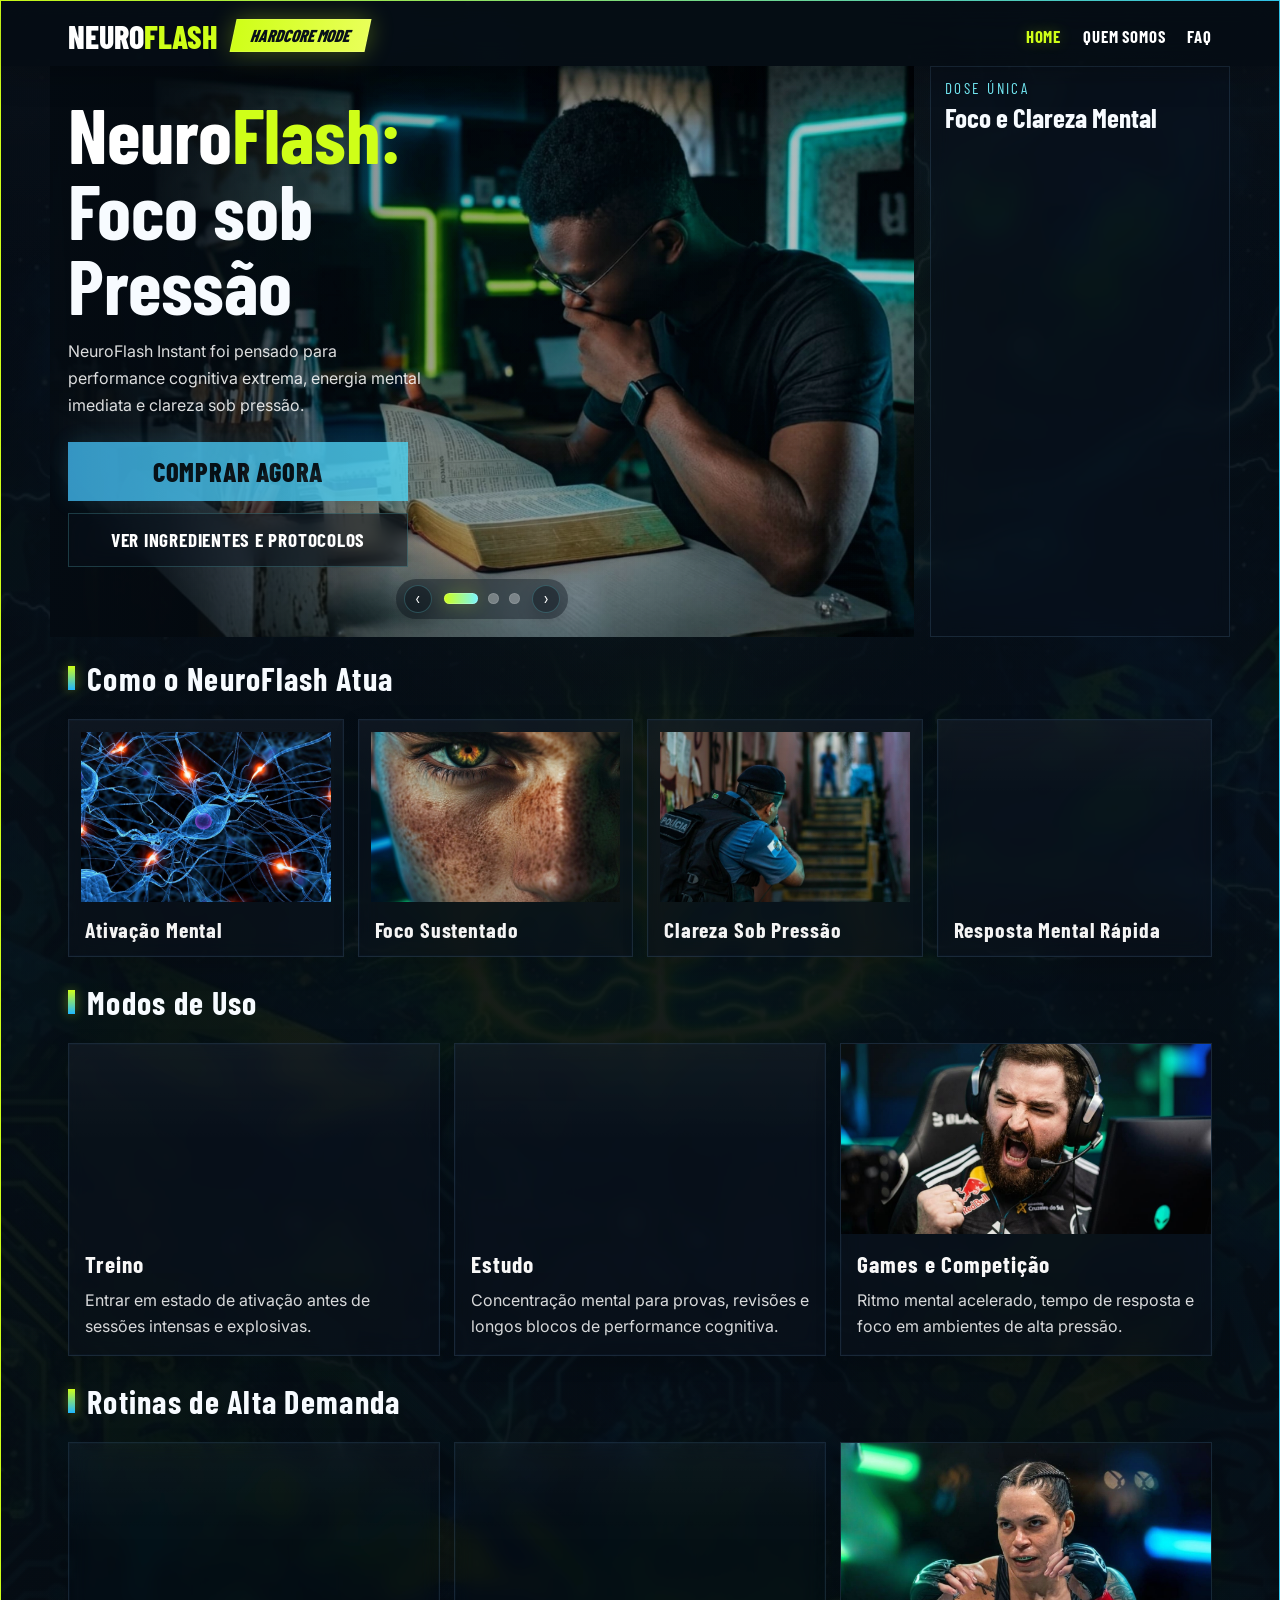
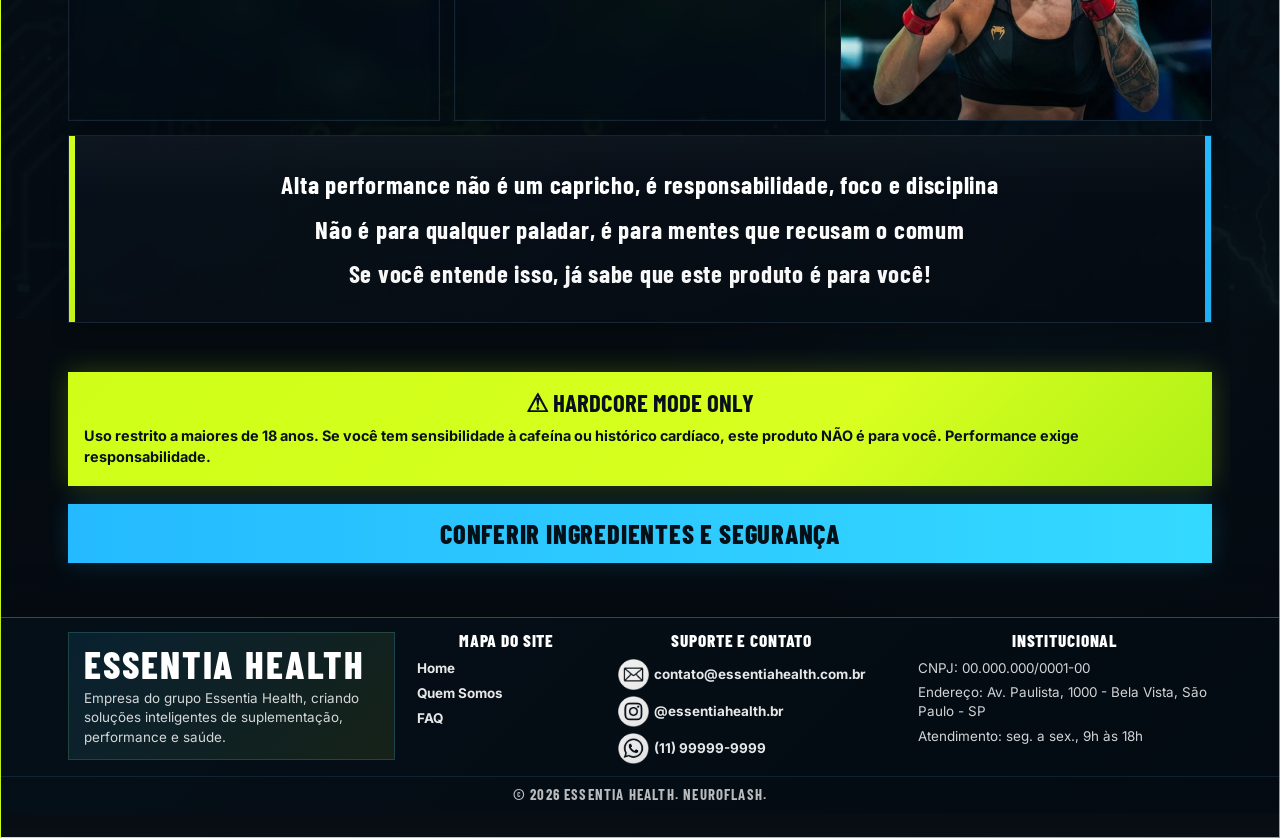
==== commit e3d14ebf: "pacote de atualizações e melhorias" ====
--- a/index.html
+++ b/index.html
@@ -2,11 +2,218 @@
 <html lang="pt-BR">
 <head>
   <meta charset="UTF-8">
-  <meta http-equiv="refresh" content="0; url=./home/">
   <meta name="viewport" content="width=device-width, initial-scale=1.0">
-  <title>Neuroflash</title>
+  <meta name="description" content="NeuroFlash Instant é um suplemento de dose única pensado para foco mental, clareza sob pressão e energia cognitiva em rotinas de alta demanda.">
+  <meta name="robots" content="index, follow, max-image-preview:large">
+  <meta property="og:type" content="website">
+  <meta property="og:site_name" content="NeuroFlash">
+  <meta property="og:locale" content="pt_BR">
+  <meta property="og:title" content="NeuroFlash | Foco Mental, Clareza e Energia Cognitiva">
+  <meta property="og:description" content="Suplemento de dose única para foco mental, clareza sob pressão e energia cognitiva em treinos, estudos e rotinas de alta demanda.">
+  <meta property="og:image" content="./shared/background-neuroflash.jpg">
+  <meta property="og:image:alt" content="Identidade visual do NeuroFlash voltada para foco mental, clareza e energia cognitiva.">
+  <meta name="twitter:card" content="summary_large_image">
+  <meta name="twitter:title" content="NeuroFlash | Foco Mental, Clareza e Energia Cognitiva">
+  <meta name="twitter:description" content="Suplemento de dose única para foco mental, clareza sob pressão e energia cognitiva em treinos, estudos e rotinas de alta demanda.">
+  <meta name="twitter:image" content="./shared/background-neuroflash.jpg">
+  <meta name="twitter:image:alt" content="Identidade visual do NeuroFlash voltada para foco mental, clareza e energia cognitiva.">
+  <title>NeuroFlash | Foco Mental, Clareza e Energia Cognitiva</title>
+  <link rel="preconnect" href="https://fonts.googleapis.com">
+  <link rel="preconnect" href="https://fonts.gstatic.com" crossorigin>
+  <link href="https://fonts.googleapis.com/css2?family=Barlow+Condensed:wght@500;700;800&family=Inter:wght@400;500;700;800&display=swap" rel="stylesheet">
+  <link rel="stylesheet" href="./shared/styles.css">
+  <link rel="stylesheet" href="./home/styles.css">
+  <script type="application/ld+json">
+    {
+      "@context": "https://schema.org",
+      "@graph": [
+        {
+          "@type": "Organization",
+          "name": "Essentia Health",
+          "brand": {
+            "@type": "Brand",
+            "name": "NeuroFlash"
+          }
+        },
+        {
+          "@type": "WebSite",
+          "name": "NeuroFlash",
+          "inLanguage": "pt-BR"
+        },
+        {
+          "@type": "WebPage",
+          "name": "NeuroFlash | Foco Mental, Clareza e Energia Cognitiva",
+          "inLanguage": "pt-BR",
+          "description": "Suplemento de dose única para foco mental, clareza sob pressão e energia cognitiva em treinos, estudos e rotinas de alta demanda."
+        },
+        {
+          "@type": "Product",
+          "name": "NeuroFlash Instant",
+          "brand": {
+            "@type": "Brand",
+            "name": "NeuroFlash"
+          },
+          "category": "Suplemento alimentar",
+          "description": "Suplemento de dose única desenvolvido para suporte de foco mental, clareza e energia cognitiva em momentos de alta demanda."
+        }
+      ]
+    }
+  </script>
 </head>
 <body>
-  <p>Redirecionando para a home. Se n&atilde;o abrir automaticamente, <a href="./home/">clique aqui</a>.</p>
+  <main class="page-shell home-shell">
+    <div data-shared-header></div>
+
+    <section class="hero-banner">
+      <div class="banner-copy">
+        <h1><span class="hero-title-brand"><span class="hero-title-brand-neutral">Neuro</span><span class="hero-title-brand-accent">Flash:</span></span> Foco sob Pressão</h1>
+        <p class="banner-text">
+          NeuroFlash Instant foi pensado para performance cognitiva extrema, energia mental imediata e clareza sob pressão.
+        </p>
+        <div class="banner-actions">
+          <a class="cta-button cta-hero is-disabled" aria-disabled="true">COMPRAR AGORA</a>
+          <a class="ghost-link" href="./faq/index.html">VER INGREDIENTES E PROTOCOLOS</a>
+        </div>
+      </div>
+
+      <div class="banner-visual">
+        <div class="hero-placeholder-main hero-carousel media-frame media-frame--crop" data-hero-carousel data-autoplay-interval="8000" aria-roledescription="carousel" aria-label="Galeria de imagens do destaque principal">
+          <div class="hero-carousel-track">
+            <div class="hero-carousel-slide is-active" data-hero-slide aria-hidden="false">
+              <picture>
+                <source media="(min-width: 769px)" srcset="./home/hero-focus.jpg">
+                <img class="media-cover-image media-image--hero" src="data:image/svg+xml,%3Csvg xmlns='http://www.w3.org/2000/svg' viewBox='0 0 2200 1400'%3E%3Crect width='2200' height='1400' fill='%23040b12'/%3E%3C/svg%3E" alt="Pessoa em rotina de estudo usando foco mental intenso" width="2200" height="1400" loading="eager" fetchpriority="high" decoding="async">
+              </picture>
+            </div>
+          </div>
+          <div class="hero-fade-overlay" aria-hidden="true"></div>
+          <div class="hero-carousel-nav" aria-label="Controles do carrossel">
+            <button class="hero-carousel-control hero-carousel-control--prev" type="button" aria-label="Mostrar imagem anterior" hidden>
+              <span aria-hidden="true">&lsaquo;</span>
+            </button>
+            <div class="hero-carousel-indicators" aria-label="Selecionar imagem da hero" hidden></div>
+            <button class="hero-carousel-control hero-carousel-control--next" type="button" aria-label="Mostrar proxima imagem" hidden>
+              <span aria-hidden="true">&rsaquo;</span>
+            </button>
+          </div>
+        </div>
+        <div class="hero-card">
+          <p class="hero-card-tag">DOSE ÚNICA</p>
+          <h2>Foco e Clareza Mental</h2>
+          <div class="hero-product-placeholder">
+            <img src="./home/product-packshot2.jpg" alt="Embalagem do suplemento NeuroFlash Instant em dose única" width="1400" height="2333" loading="eager" decoding="async">
+          </div>
+        </div>
+      </div>
+    </section>
+
+    <section class="home-section" id="destaques">
+      <div class="section-heading">
+        <span class="heading-accent"></span>
+        <h2>Como o NeuroFlash Atua</h2>
+      </div>
+
+      <div class="category-strip">
+        <div class="category-card surface-panel">
+          <div class="category-image media-frame media-frame--crop">
+            <img class="media-cover-image category-image-mental" src="./home/mental-ignition.jpg" alt="Conceito visual de energia mental com NeuroFlash" width="1200" height="900" loading="lazy" decoding="async">
+          </div>
+          <h3>Ativação Mental</h3>
+        </div>
+        <div class="category-card surface-panel">
+          <div class="category-image media-frame media-frame--crop">
+            <img class="media-cover-image category-image-focus" src="./home/focus-lock.jpg" alt="Conceito visual de foco sustentado para alta demanda" width="1200" height="900" loading="lazy" decoding="async">
+          </div>
+          <h3>Foco Sustentado</h3>
+        </div>
+        <div class="category-card surface-panel">
+          <div class="category-image media-frame media-frame--crop">
+            <img class="media-cover-image category-image-pressure" src="./home/pressure-mode.jpg" alt="Conceito visual de clareza mental sob pressão" width="1200" height="900" loading="lazy" decoding="async">
+          </div>
+          <h3>Clareza Sob Pressão</h3>
+        </div>
+        <div class="category-card surface-panel">
+          <div class="category-image media-frame media-frame--crop">
+            <img class="media-cover-image category-image-clarity" src="./home/clarity-rush.jpg" alt="Conceito visual de clareza e resposta mental rápida" width="1200" height="900" loading="lazy" decoding="async">
+          </div>
+          <h3>Resposta Mental Rápida</h3>
+        </div>
+      </div>
+    </section>
+
+    <section class="home-section deferred-render" id="modos">
+      <div class="section-heading">
+        <span class="heading-accent"></span>
+        <h2>Modos de Uso</h2>
+      </div>
+
+      <div class="mode-grid">
+        <article class="mode-panel surface-panel">
+          <div class="mode-media media-frame media-frame--crop">
+            <img class="media-cover-image mode-image-treino" src="./home/treino.jpg" alt="Uso de NeuroFlash antes de treino intenso" width="1600" height="1000" loading="lazy" decoding="async">
+          </div>
+          <div class="mode-copy">
+            <h3>Treino</h3>
+            <p>Entrar em estado de ativação antes de sessões intensas e explosivas.</p>
+          </div>
+        </article>
+
+        <article class="mode-panel surface-panel">
+          <div class="mode-media media-frame media-frame--crop">
+            <img class="media-cover-image mode-image-estudo" src="./home/estudo.jpg" alt="Uso de NeuroFlash para foco em estudos e provas" width="1600" height="1000" loading="lazy" decoding="async">
+          </div>
+          <div class="mode-copy">
+            <h3>Estudo</h3>
+            <p>Concentração mental para provas, revisões e longos blocos de performance cognitiva.</p>
+          </div>
+        </article>
+
+        <article class="mode-panel surface-panel">
+          <div class="mode-media media-frame media-frame--crop">
+            <img class="media-cover-image mode-image-game" src="./home/game-competicao.jpg" alt="Uso de NeuroFlash para games e competições de alta pressão" width="1600" height="1000" loading="lazy" decoding="async">
+          </div>
+          <div class="mode-copy">
+            <h3>Games e Competição</h3>
+            <p>Ritmo mental acelerado, tempo de resposta e foco em ambientes de alta pressão.</p>
+          </div>
+        </article>
+      </div>
+    </section>
+
+    <section class="home-section deferred-render" id="galeria">
+      <div class="section-heading">
+        <span class="heading-accent"></span>
+        <h2>Rotinas de Alta Demanda</h2>
+      </div>
+
+      <div class="gallery-grid">
+        <div class="gallery-small-a gallery-tile surface-panel media-frame media-frame--crop">
+          <img class="media-cover-image gallery-image-a" src="./home/motocross.jpg" alt="Atleta de motocross em cenário de performance e velocidade" width="1200" height="900" loading="lazy" decoding="async">
+        </div>
+        <div class="gallery-small-b gallery-tile surface-panel media-frame media-frame--crop">
+          <img class="media-cover-image gallery-image-b" src="./home/homem-terno.jpg" alt="Profissional em momento de foco e decisão sob pressão" width="1200" height="900" loading="lazy" decoding="async">
+        </div>
+        <div class="gallery-small-c gallery-tile surface-panel media-frame media-frame--crop">
+          <img class="media-cover-image gallery-image-c" src="./home/mulher-ufc.jpg" alt="Atleta de luta representando disciplina e alta performance" width="1200" height="900" loading="lazy" decoding="async">
+        </div>
+        <div class="gallery-wide surface-panel">
+          <div class="wide-message">
+            <p class="wide-line wide-line-1">Alta performance não é um capricho, é responsabilidade, foco e disciplina</p>
+            <p class="wide-line wide-line-2">Não é para qualquer paladar, é para mentes que recusam o comum</p>
+            <p class="wide-line wide-line-3">Se você entende isso, já sabe que este produto é para você!</p>
+          </div>
+        </div>
+      </div>
+    </section>
+
+    <section class="home-section deferred-render">
+      <div data-shared-legal-warning></div>
+      <a class="cta-button" href="./faq/index.html">CONFERIR INGREDIENTES E SEGURANÇA</a>
+    </section>
+
+    <div data-shared-footer></div>
+  </main>
+  <script src="./shared/includes.js" defer></script>
+  <script src="./home/hero-carousel.js" defer></script>
 </body>
 </html>
--- a/shared/styles.css
+++ b/shared/styles.css
@@ -0,0 +1,603 @@
+:root {
+  --text: #f7fbff;
+  --cyan: #20b7ff;
+  --cyan-bright: #78f4ff;
+  --cta: #32c8ef;
+  --lime: #cfff18;
+  --lime-bright: #e9ff59;
+  --shell-border: rgba(207, 255, 24, 0.82);
+  --shell-border-blue: rgba(52, 217, 255, 0.9);
+}
+
+* {
+  box-sizing: border-box;
+}
+
+body {
+  margin: 0;
+  background:
+    linear-gradient(rgba(2, 4, 6, 0.78), rgba(2, 4, 6, 0.88)),
+    url("./background-neuroflash.jpg") center top / cover no-repeat fixed,
+    #020406;
+  color: var(--text);
+  font-family: "Inter", sans-serif;
+  overflow-x: hidden;
+}
+
+.page-shell {
+  width: min(100%, 430px);
+  margin: 0 auto;
+  background: linear-gradient(180deg, rgba(7, 17, 26, 0.92) 0%, rgba(9, 19, 29, 0.9) 38%, rgba(6, 13, 20, 0.93) 100%);
+  border-top: 1px solid transparent;
+  border-left: 1px solid var(--shell-border);
+  border-right: 1px solid var(--shell-border-blue);
+  border-bottom: 1px solid transparent;
+  border-image: linear-gradient(90deg, var(--lime) 0%, var(--cta) 100%) 1;
+  box-shadow:
+    0 0 0 1px rgba(28, 80, 112, 0.2),
+    0 0 34px rgba(47, 175, 255, 0.08);
+  position: relative;
+  overflow: visible;
+  isolation: isolate;
+}
+
+.page-shell::before,
+.page-shell::after {
+  content: "";
+  position: absolute;
+  inset: 0;
+  pointer-events: none;
+}
+
+.page-shell::after {
+  background:
+    linear-gradient(180deg, rgba(255, 255, 255, 0.02), transparent 12%, transparent 88%, rgba(255, 255, 255, 0.015));
+  z-index: 0;
+}
+
+.page-shell::before {
+  background:
+    linear-gradient(rgba(4, 11, 18, 0.48), rgba(4, 11, 18, 0.58)),
+    radial-gradient(circle at 50% 14%, rgba(201, 255, 24, 0.08), transparent 20%),
+    radial-gradient(circle at 80% 78%, rgba(37, 186, 255, 0.05), transparent 18%);
+  z-index: 0;
+}
+
+.page-shell > * {
+  position: relative;
+  z-index: 1;
+}
+
+[data-shared-header] {
+  width: 100%;
+  margin: 0;
+  position: sticky;
+  top: 0;
+  z-index: 20;
+}
+
+.home-nav {
+  width: 100%;
+  margin: 0;
+}
+
+.home-nav,
+.home-nav-inner {
+  display: flex;
+  align-items: center;
+  justify-content: space-between;
+  gap: 16px;
+}
+
+.home-nav {
+  padding: 18px 18px 14px;
+  background: rgba(6, 13, 20, 0.82);
+  backdrop-filter: blur(14px) saturate(120%);
+  -webkit-backdrop-filter: blur(14px) saturate(120%);
+  box-shadow: 0 12px 30px rgba(0, 0, 0, 0.18);
+}
+
+.home-nav-inner {
+  width: min(100%, 1180px);
+  margin: 0 auto;
+}
+
+.home-brand {
+  display: flex;
+  align-items: center;
+  gap: 16px;
+  flex-wrap: wrap;
+}
+
+.brand-mark {
+  color: #ffffff;
+  text-decoration: none;
+  font-family: "Barlow Condensed", sans-serif;
+  font-size: 2rem;
+  font-weight: 800;
+  line-height: 1;
+}
+
+.brand-mark span {
+  color: var(--lime);
+}
+
+.home-menu {
+  display: flex;
+  align-items: center;
+  gap: 22px;
+  flex-wrap: wrap;
+  justify-content: flex-end;
+}
+
+.home-menu a {
+  color: #ffffff;
+  text-decoration: none;
+  font-family: "Barlow Condensed", sans-serif;
+  font-size: 1.05rem;
+  font-weight: 700;
+  letter-spacing: 0.05em;
+}
+
+.home-menu a.is-active {
+  color: var(--lime);
+  text-shadow: 0 0 14px rgba(207, 255, 24, 0.28);
+}
+
+.price-badge {
+  width: fit-content;
+  padding: 9px 18px;
+  background: linear-gradient(90deg, var(--lime) 0%, var(--lime-bright) 100%);
+  color: #09111a;
+  font-weight: 800;
+  font-style: italic;
+  transform: skewX(-12deg);
+  box-shadow:
+    0 0 24px rgba(207, 255, 24, 0.3),
+    inset 0 0 0 1px rgba(255, 255, 255, 0.12);
+}
+
+.home-badge {
+  margin: 0;
+  padding: 8px 18px;
+  font-family: "Barlow Condensed", sans-serif;
+  font-size: 1.08rem;
+  line-height: 1;
+  white-space: nowrap;
+}
+
+.section-line {
+  height: 3px;
+  margin: 0 -18px 40px;
+  background: linear-gradient(90deg, rgba(201, 255, 24, 0.96), rgba(74, 243, 255, 0.72));
+  box-shadow: 0 0 18px rgba(201, 255, 24, 0.32);
+}
+
+.section-heading {
+  display: flex;
+  align-items: center;
+  gap: 12px;
+  margin-bottom: 22px;
+}
+
+.heading-accent {
+  width: 7px;
+  height: 24px;
+  background: linear-gradient(180deg, var(--lime), var(--cyan));
+  box-shadow: 0 0 12px rgba(201, 255, 24, 0.42);
+}
+
+.section-heading h2 {
+  margin: 0;
+  font-family: "Barlow Condensed", sans-serif;
+  font-size: 2rem;
+  font-weight: 700;
+  letter-spacing: 0.04em;
+}
+
+.content-section {
+  padding: var(--content-section-padding, 18px 18px 26px);
+  position: relative;
+}
+
+.content-section-title {
+  margin-bottom: var(--content-section-title-gap, 22px);
+}
+
+.content-section-title--centered {
+  justify-content: center;
+}
+
+.content-section-title h1 {
+  margin: 0;
+  font-family: "Barlow Condensed", sans-serif;
+  font-size: var(--content-section-title-size, 2rem);
+  font-weight: var(--content-section-title-weight, 700);
+  line-height: var(--content-section-title-line-height, 1);
+  letter-spacing: 0.04em;
+  text-align: var(--content-section-title-align, left);
+  text-transform: var(--content-section-title-transform, none);
+}
+
+.deferred-render {
+  content-visibility: auto;
+  contain-intrinsic-size: var(--deferred-render-size, 900px);
+}
+
+.surface-panel {
+  background: rgba(11, 19, 29, 0.56);
+  border: 1px solid rgba(105, 149, 193, 0.18);
+  position: relative;
+  overflow: hidden;
+  box-shadow:
+    inset 0 0 0 1px rgba(11, 34, 56, 0.22),
+    0 10px 24px rgba(0, 0, 0, 0.16);
+  backdrop-filter: blur(10px) saturate(115%);
+  -webkit-backdrop-filter: blur(10px) saturate(115%);
+}
+
+.surface-panel::after {
+  content: "";
+  position: absolute;
+  inset: 0;
+  background: linear-gradient(180deg, rgba(255, 255, 255, 0.03), transparent 32%, rgba(0, 0, 0, 0.05));
+  pointer-events: none;
+}
+
+.warning-box {
+  margin-top: 24px;
+  padding: 18px 16px;
+  background: linear-gradient(135deg, var(--lime) 0%, #d8ff20 66%, #aef016 100%);
+  color: #08111b;
+  box-shadow: 0 0 26px rgba(207, 255, 24, 0.22);
+}
+
+.warning-box h3 {
+  margin: 0 0 10px;
+  font-family: "Barlow Condensed", sans-serif;
+  font-size: 1.55rem;
+  line-height: 1;
+  text-align: center;
+}
+
+.warning-box p {
+  margin: 0;
+  font-size: 0.9rem;
+  font-weight: 700;
+  line-height: 1.5;
+}
+
+.ghost-link,
+.cta-button {
+  display: inline-flex;
+  justify-content: center;
+  align-items: center;
+  min-height: 54px;
+  padding: 14px 16px;
+  text-decoration: none;
+  font-family: "Barlow Condensed", sans-serif;
+  font-weight: 700;
+  letter-spacing: 0.04em;
+}
+
+.ghost-link {
+  border: 1px solid rgba(120, 244, 255, 0.2);
+  color: #ffffff;
+  font-size: 1.2rem;
+  background: rgba(10, 18, 29, 0.48);
+  backdrop-filter: blur(10px) saturate(110%);
+  -webkit-backdrop-filter: blur(10px) saturate(110%);
+}
+
+.cta-button {
+  display: flex;
+  margin-top: 18px;
+  background: linear-gradient(90deg, #25baff 0%, #34d9ff 100%);
+  color: #031018;
+  font-size: 1.65rem;
+  font-weight: 800;
+  letter-spacing: 0.03em;
+  box-shadow: 0 0 24px rgba(37, 186, 255, 0.18);
+}
+
+.cta-button.is-disabled {
+  cursor: default;
+  pointer-events: none;
+  opacity: 0.82;
+  filter: saturate(0.78);
+}
+
+.footer {
+  margin-top: 28px;
+  color: #ffffff;
+  border-top: 1px solid rgba(207, 255, 24, 0.28);
+  background:
+    linear-gradient(135deg, rgba(5, 15, 24, 0.95), rgba(4, 11, 18, 0.9)),
+    rgba(4, 11, 18, 0.92);
+  box-shadow: 0 -18px 34px rgba(0, 0, 0, 0.16);
+}
+
+.footer-shell {
+  display: grid;
+  align-items: start;
+  gap: 24px;
+  padding: 30px 18px 26px;
+}
+
+.footer-brand {
+  min-width: 0;
+  align-self: start;
+  padding: 22px 18px;
+  border: 1px solid rgba(120, 244, 255, 0.16);
+  background:
+    linear-gradient(135deg, rgba(37, 186, 255, 0.1), rgba(207, 255, 24, 0.08)),
+    rgba(7, 17, 26, 0.58);
+}
+
+.footer-brand h2,
+.footer-column h3,
+.footer-subgroup h4 {
+  margin: 0;
+  font-family: "Barlow Condensed", sans-serif;
+  font-weight: 800;
+  line-height: 1;
+  letter-spacing: 0.05em;
+  text-transform: uppercase;
+}
+
+.footer-brand h2 {
+  font-size: clamp(2.35rem, 12vw, 4.4rem);
+}
+
+.footer-brand h2 span {
+  color: #ffffff;
+}
+
+.footer-brand p,
+.footer-column p,
+.footer-subgroup p,
+.footer-bottom p {
+  margin: 0;
+  color: rgba(255, 255, 255, 0.82);
+  font-size: 0.9rem;
+  line-height: 1.55;
+  overflow-wrap: anywhere;
+}
+
+.footer-brand h2 + p {
+  margin-top: 6px;
+}
+
+.footer-column {
+  display: grid;
+  gap: 6px;
+  align-content: start;
+  min-width: 0;
+}
+
+.footer-column h3 {
+  margin-bottom: 4px;
+  color: #ffffff;
+  font-size: 1.25rem;
+}
+
+.footer-column a {
+  width: fit-content;
+  max-width: 100%;
+  color: rgba(255, 255, 255, 0.9);
+  text-decoration: none;
+  font-size: 0.92rem;
+  font-weight: 700;
+  line-height: 1.35;
+  overflow-wrap: anywhere;
+}
+
+.footer-column a:hover,
+.footer-column a:focus-visible {
+  color: var(--lime);
+  text-shadow: 0 0 14px rgba(207, 255, 24, 0.22);
+}
+
+.footer-subgroup {
+  display: grid;
+  gap: 5px;
+  min-width: 0;
+}
+
+.footer-subgroup + .footer-subgroup {
+  margin-top: 7px;
+}
+
+.footer-subgroup h4 {
+  color: var(--cyan-bright);
+  font-size: 1rem;
+}
+
+.footer-contact {
+  width: fit-content;
+  max-width: 100%;
+  font-style: normal;
+}
+
+.footer-contact h3,
+.footer-column--centered-title h3 {
+  justify-self: stretch;
+  text-align: center;
+}
+
+.footer-contact a {
+  display: inline-flex;
+  align-items: center;
+  gap: 0.38em;
+}
+
+.footer-contact-icon {
+  width: 2.3em;
+  height: 2.3em;
+  flex: 0 0 auto;
+  object-fit: contain;
+}
+
+.footer-bottom {
+  padding: 6px 18px 7px;
+  border-top: 1px solid rgba(86, 140, 183, 0.16);
+  text-align: center;
+}
+
+.footer-bottom p {
+  color: rgba(255, 255, 255, 0.72);
+  font-family: "Barlow Condensed", sans-serif;
+  font-size: 0.92rem;
+  font-weight: 700;
+  letter-spacing: 0.08em;
+  text-transform: uppercase;
+}
+
+@media (max-width: 768px) {
+  body {
+    background-attachment: scroll, scroll, scroll;
+  }
+
+  .page-shell {
+    background: linear-gradient(180deg, rgba(7, 17, 26, 0.72) 0%, rgba(9, 19, 29, 0.7) 38%, rgba(6, 13, 20, 0.78) 100%);
+  }
+
+  .page-shell::before {
+    background:
+      linear-gradient(rgba(4, 11, 18, 0.2), rgba(4, 11, 18, 0.34)),
+      radial-gradient(circle at 50% 14%, rgba(201, 255, 24, 0.06), transparent 20%),
+      radial-gradient(circle at 80% 78%, rgba(37, 186, 255, 0.04), transparent 18%);
+  }
+
+  .surface-panel {
+    background: rgba(11, 19, 29, 0.44);
+    box-shadow:
+      inset 0 0 0 1px rgba(11, 34, 56, 0.16),
+      0 8px 18px rgba(0, 0, 0, 0.12);
+    backdrop-filter: none;
+    -webkit-backdrop-filter: none;
+  }
+
+  .home-nav {
+    flex-direction: column;
+    align-items: flex-start;
+    background: rgba(6, 13, 20, 0.86);
+    box-shadow: 0 8px 18px rgba(0, 0, 0, 0.14);
+  }
+
+  .home-nav-inner {
+    flex-direction: column;
+    align-items: flex-start;
+    width: 100%;
+  }
+
+  .home-menu {
+    gap: 14px;
+    justify-content: flex-start;
+    width: 100%;
+  }
+
+  .ghost-link,
+  .hero-card {
+    backdrop-filter: none;
+    -webkit-backdrop-filter: none;
+  }
+
+  .footer {
+    margin-top: 24px;
+  }
+
+  .footer-shell {
+    padding: 26px 14px 22px;
+  }
+
+  .footer-contact {
+    width: 100%;
+  }
+
+  .footer-brand h2,
+  .footer-brand p,
+  .footer-column h3 {
+    text-align: center;
+  }
+
+  .footer-column h3 {
+    justify-self: stretch;
+  }
+}
+
+@media (min-width: 900px) {
+  body {
+    background:
+      linear-gradient(rgba(2, 4, 6, 0.74), rgba(2, 4, 6, 0.86)),
+      url("./background-neuroflash.jpg") center top / cover no-repeat fixed,
+      linear-gradient(180deg, #020406 0%, #061018 100%);
+  }
+
+  .page-shell {
+    width: 100%;
+    min-height: 100vh;
+    background: linear-gradient(180deg, rgba(7, 17, 26, 0.58) 0%, rgba(9, 19, 29, 0.54) 38%, rgba(6, 13, 20, 0.62) 100%);
+  }
+
+  .page-shell::before {
+    background:
+      linear-gradient(rgba(4, 11, 18, 0.2), rgba(4, 11, 18, 0.32)),
+      radial-gradient(circle at 50% 14%, rgba(201, 255, 24, 0.06), transparent 20%),
+      radial-gradient(circle at 80% 78%, rgba(37, 186, 255, 0.04), transparent 18%);
+  }
+
+  .home-nav {
+    padding-left: 0;
+    padding-right: 0;
+  }
+
+  .home-nav-inner {
+    padding-left: 18px;
+    padding-right: 18px;
+  }
+
+  .content-section {
+    width: min(100%, 1180px);
+    margin: 0 auto;
+    padding: var(--content-section-padding-desktop, var(--content-section-padding, 18px 18px 26px));
+  }
+
+  .section-line {
+    width: 100vw;
+    margin-left: calc(50% - 50vw);
+    margin-right: calc(50% - 50vw);
+  }
+
+  .footer-shell {
+    width: min(100%, 1180px);
+    margin: 0 auto;
+    grid-template-columns: minmax(250px, 1fr) minmax(130px, 0.55fr) minmax(220px, 0.85fr) minmax(250px, 0.9fr);
+    gap: 12px 22px;
+    padding: 14px 18px 12px;
+  }
+
+  .footer-brand {
+    padding: 12px 15px;
+  }
+
+  .footer-brand h2 {
+    font-size: clamp(1.65rem, 3vw, 2.55rem);
+  }
+
+  .footer-column h3 {
+    font-size: 1.08rem;
+  }
+
+  .footer-brand p,
+  .footer-column p,
+  .footer-column a,
+  .footer-subgroup p {
+    font-size: 0.84rem;
+    line-height: 1.42;
+  }
+
+  .footer-subgroup h4 {
+    font-size: 1rem;
+  }
+}
--- a/home/styles.css
+++ b/home/styles.css
@@ -0,0 +1,563 @@
+.home-shell {
+  padding-bottom: 24px;
+}
+
+.hero-banner {
+  display: grid;
+  gap: 22px;
+  padding: 18px 18px 62px;
+  margin-bottom: 34px;
+  position: relative;
+  overflow: hidden;
+}
+
+.banner-copy {
+  text-align: center;
+  padding-top: 8px;
+  position: relative;
+  z-index: 2;
+  max-width: 370px;
+}
+
+.banner-copy h1 {
+  margin: 0;
+  font-family: "Barlow Condensed", sans-serif;
+  font-size: clamp(2.55rem, 7vw, 4.8rem);
+  line-height: 0.98;
+}
+
+.hero-title-brand-neutral {
+  color: #ffffff;
+}
+
+.hero-title-brand-accent {
+  color: var(--lime);
+}
+
+#destaques {
+  padding-top: 22px;
+}
+
+.banner-text {
+  max-width: 620px;
+  margin: 16px auto 0;
+  color: rgba(255, 255, 255, 0.86);
+  font-size: 1rem;
+  line-height: 1.7;
+}
+
+.banner-actions {
+  display: grid;
+  gap: 12px;
+  max-width: 340px;
+  margin: 22px auto 0;
+}
+
+.banner-visual {
+  display: grid;
+  gap: 16px;
+  position: absolute;
+  inset: 0;
+  z-index: 1;
+  grid-template-columns: minmax(0, 2.8fr) minmax(300px, 0.85fr);
+  align-items: stretch;
+  pointer-events: auto;
+}
+
+.media-frame {
+  display: grid;
+  place-items: center;
+  min-height: 160px;
+  background:
+    linear-gradient(135deg, rgba(35, 186, 255, 0.12), rgba(207, 255, 24, 0.09)),
+    rgba(6, 14, 22, 0.42);
+  color: rgba(255, 255, 255, 0.62);
+  font-family: "Barlow Condensed", sans-serif;
+  font-size: 1rem;
+  font-weight: 700;
+  letter-spacing: 0.08em;
+  text-align: center;
+}
+
+.media-frame--crop {
+  overflow: hidden;
+  padding: 0;
+  background: transparent;
+  position: relative;
+}
+
+.hero-placeholder-main {
+  min-height: 520px;
+  isolation: isolate;
+}
+
+.hero-placeholder-main picture {
+  display: block;
+  width: 100%;
+  height: 100%;
+}
+
+.hero-carousel-track {
+  position: absolute;
+  inset: 0;
+}
+
+.hero-carousel-slide {
+  position: absolute;
+  inset: 0;
+  z-index: 0;
+  opacity: 0;
+  transition: opacity 1000ms ease-in-out;
+  will-change: opacity;
+}
+
+.hero-carousel.is-reduced-motion .hero-carousel-slide {
+  transition: none;
+}
+
+.hero-carousel-slide.is-active {
+  z-index: 1;
+  opacity: 1;
+}
+
+.hero-carousel-slide.is-fading-out {
+  z-index: 1;
+  opacity: 0;
+  transition: opacity 1000ms ease-in-out;
+}
+
+.hero-carousel-slide.is-fading-in {
+  z-index: 1;
+  opacity: 1;
+  transition: opacity 1000ms ease-in-out;
+}
+
+.hero-carousel-slide picture,
+.hero-carousel-slide img {
+  display: block;
+  width: 100%;
+  height: 100%;
+}
+
+.media-cover-image {
+  position: absolute;
+  inset: 0;
+  width: 100%;
+  height: 100%;
+  object-fit: cover;
+  display: block;
+  object-position: var(--media-image-position, center center);
+  transform: scale(var(--media-image-scale, 1));
+}
+
+.media-image--hero {
+  object-fit: cover;
+  object-position: center center;
+  transform: none;
+  filter: saturate(1.05) contrast(1.02);
+}
+
+.hero-carousel.is-reduced-motion .hero-carousel-slide .media-image--hero {
+  transition: none;
+  transform: none;
+}
+
+.hero-fade-overlay {
+  position: absolute;
+  inset: 0;
+  z-index: 1;
+  background:
+    linear-gradient(90deg, rgba(4, 11, 18, 0.98) 0%, rgba(4, 11, 18, 0.84) 14%, rgba(4, 11, 18, 0.18) 40%, rgba(4, 11, 18, 0) 100%),
+    linear-gradient(180deg, rgba(4, 11, 18, 0.24), rgba(4, 11, 18, 0.3));
+  pointer-events: none;
+}
+
+.hero-carousel-control,
+.hero-carousel-indicator {
+  pointer-events: auto;
+  border: 0;
+  cursor: pointer;
+}
+
+.hero-carousel-nav {
+  position: absolute;
+  left: 50%;
+  bottom: 18px;
+  z-index: 3;
+  display: flex;
+  align-items: center;
+  gap: 8px;
+  padding: 6px 8px;
+  border-radius: 999px;
+  transform: translateX(-50%);
+  background: rgba(4, 11, 18, 0.36);
+  backdrop-filter: blur(10px) saturate(115%);
+  -webkit-backdrop-filter: blur(10px) saturate(115%);
+}
+
+.hero-carousel-control {
+  width: 28px;
+  height: 28px;
+  display: grid;
+  place-items: center;
+  padding: 0;
+  border-radius: 999px;
+  background: rgba(4, 11, 18, 0.42);
+  color: #ffffff;
+  font-family: "Barlow Condensed", sans-serif;
+  font-size: 1.18rem;
+  line-height: 1;
+  box-shadow:
+    0 8px 16px rgba(0, 0, 0, 0.2),
+    inset 0 0 0 1px rgba(120, 244, 255, 0.22);
+  transition:
+    background-color 180ms ease,
+    box-shadow 180ms ease,
+    color 180ms ease;
+}
+
+.hero-carousel-control:hover,
+.hero-carousel-control:focus-visible {
+  background: rgba(10, 30, 46, 0.84);
+  color: var(--lime);
+  box-shadow:
+    0 8px 16px rgba(0, 0, 0, 0.28),
+    inset 0 0 0 1px rgba(207, 255, 24, 0.5);
+  outline: none;
+}
+
+.hero-carousel-indicators {
+  display: flex;
+  align-items: center;
+  gap: 10px;
+  padding: 0 4px;
+  border-radius: 999px;
+}
+
+.hero-carousel-indicator {
+  width: 11px;
+  height: 11px;
+  padding: 0;
+  border-radius: 999px;
+  background: rgba(255, 255, 255, 0.32);
+  box-shadow: inset 0 0 0 1px rgba(255, 255, 255, 0.12);
+  transition:
+    width 180ms ease,
+    background-color 180ms ease,
+    box-shadow 180ms ease;
+}
+
+.hero-carousel-indicator:hover,
+.hero-carousel-indicator:focus-visible {
+  background: rgba(120, 244, 255, 0.82);
+  box-shadow: inset 0 0 0 1px rgba(4, 11, 18, 0.2);
+  outline: none;
+}
+
+.hero-carousel-indicator.is-active {
+  width: 34px;
+  background: linear-gradient(90deg, var(--lime), var(--cyan-bright));
+  box-shadow:
+    0 0 18px rgba(207, 255, 24, 0.24),
+    inset 0 0 0 1px rgba(255, 255, 255, 0.2);
+}
+
+.hero-card {
+  pointer-events: auto;
+  position: relative;
+  padding: 16px 18px 10px;
+  border: 1px solid rgba(105, 149, 193, 0.18);
+  background: rgba(10, 18, 29, 0.48);
+  backdrop-filter: blur(10px) saturate(115%);
+  -webkit-backdrop-filter: blur(10px) saturate(115%);
+}
+
+.hero-card-tag {
+  margin: 0;
+  color: var(--cyan-bright);
+  font-family: "Barlow Condensed", sans-serif;
+  font-size: 0.95rem;
+  letter-spacing: 0.16em;
+}
+
+.hero-card h2 {
+  margin: 8px 0 12px;
+  font-family: "Barlow Condensed", sans-serif;
+  font-size: 1.7rem;
+  line-height: 0.95;
+}
+
+.hero-product-placeholder {
+  min-height: 240px;
+  overflow: hidden;
+  background: transparent;
+  display: flex;
+  align-items: center;
+  justify-content: center;
+}
+
+.hero-product-placeholder img {
+  width: auto;
+  max-width: 100%;
+  height: 100%;
+  object-fit: contain;
+  object-position: center top;
+  display: block;
+  filter: drop-shadow(0 18px 26px rgba(0, 0, 0, 0.35));
+}
+
+.category-strip,
+.mode-grid,
+.gallery-grid {
+  display: grid;
+  gap: 14px;
+}
+
+.category-card {
+  padding: 12px;
+}
+
+.category-card h3 {
+  margin: 14px 4px 2px;
+  color: #ffffff;
+  font-family: "Barlow Condensed", sans-serif;
+  font-size: 1.35rem;
+  font-weight: 700;
+  letter-spacing: 0.04em;
+}
+
+.category-image {
+  min-height: 170px;
+}
+
+.category-image-clarity {
+  --media-image-scale: 1.2;
+}
+
+.mode-panel {
+  overflow: hidden;
+}
+
+.mode-media {
+  min-height: 190px;
+}
+
+.mode-copy {
+  padding: 16px;
+}
+
+.mode-copy h3 {
+  margin: 0;
+  color: #ffffff;
+  font-family: "Barlow Condensed", sans-serif;
+  font-size: 1.45rem;
+  letter-spacing: 0.04em;
+}
+
+.mode-copy p {
+  margin: 10px 0 0;
+  color: rgba(255, 255, 255, 0.88);
+  line-height: 1.6;
+}
+
+.gallery-tile {
+  aspect-ratio: 4 / 3;
+  min-height: 0;
+}
+
+.gallery-wide {
+  min-height: 180px;
+  padding: 0;
+  background: transparent;
+  overflow: hidden;
+  display: block;
+}
+
+.wide-message {
+  width: 100%;
+  min-height: 180px;
+  height: 100%;
+  display: flex;
+  flex-direction: column;
+  justify-content: center;
+  gap: 16px;
+  align-items: center;
+  padding: 34px 42px;
+  text-align: center;
+  border-left: 6px solid var(--lime);
+  border-right: 6px solid var(--cyan);
+  background: linear-gradient(135deg, rgba(10, 18, 29, 0.62), rgba(5, 11, 18, 0.82));
+}
+
+.wide-line {
+  margin: 0;
+  color: #ffffff;
+  font-family: "Barlow Condensed", sans-serif;
+  font-size: 1.55rem;
+  font-weight: 700;
+  letter-spacing: 0.03em;
+  line-height: 1.15;
+  text-align: center;
+}
+
+.wide-line-1 {
+  max-width: 900px;
+}
+
+.wide-line-2 {
+  max-width: 760px;
+}
+
+.wide-line-3 {
+  max-width: 640px;
+}
+
+.cta-hero {
+  margin-top: 0;
+}
+
+.home-section {
+  padding: 0 18px 26px;
+  position: relative;
+  margin-top: 26px;
+}
+
+.home-section:first-of-type {
+  margin-top: 12px;
+}
+
+.home-section.deferred-render {
+  --deferred-render-size: 720px;
+}
+
+@media (max-width: 768px) {
+  .hero-banner {
+    display: flex;
+    flex-direction: column;
+    gap: 16px;
+    min-height: 0;
+    padding: 18px 18px 24px;
+    margin-bottom: 18px;
+    overflow: visible;
+  }
+
+  .banner-copy {
+    order: 1;
+    max-width: none;
+    padding-top: 8px;
+  }
+
+  .banner-visual {
+    order: 2;
+    position: relative;
+    inset: auto;
+    grid-template-columns: 1fr;
+  }
+
+  .hero-card {
+    order: 2;
+  }
+
+  .hero-placeholder-main {
+    display: none;
+  }
+
+  .category-image-focus {
+    --media-image-position: center top;
+  }
+
+  .category-image-clarity {
+    --media-image-scale: 1;
+  }
+}
+
+@media (min-width: 900px) {
+  .home-shell .home-section,
+  .home-shell .hero-banner {
+    width: min(100%, 1180px);
+    margin: 0 auto;
+  }
+
+  .home-section {
+    width: min(100%, 430px);
+  }
+
+  .hero-banner {
+    grid-template-columns: minmax(0, 1.15fr) minmax(340px, 0.85fr);
+    align-items: stretch;
+    padding-top: 10px;
+    min-height: 500px;
+  }
+
+  .banner-copy {
+    text-align: left;
+    padding: 20px 10px 8px 0;
+  }
+
+  .banner-text,
+  .banner-actions {
+    margin-left: 0;
+  }
+
+  .banner-visual {
+    grid-template-columns: minmax(0, 3.2fr) minmax(300px, 0.75fr);
+    align-items: stretch;
+  }
+
+  .hero-placeholder-main {
+    min-height: 500px;
+  }
+
+  .hero-card {
+    display: flex;
+    flex-direction: column;
+    align-items: stretch;
+    padding: 12px 14px 4px;
+  }
+
+  .hero-product-placeholder {
+    flex: 1;
+    min-height: 0;
+    max-height: none;
+  }
+
+  .hero-product-placeholder img {
+    width: auto;
+    height: auto;
+    max-width: 100%;
+    max-height: 100%;
+    object-fit: contain;
+    object-position: center bottom;
+  }
+
+  .category-strip {
+    grid-template-columns: repeat(4, minmax(0, 1fr));
+  }
+
+  .mode-grid {
+    grid-template-columns: repeat(3, minmax(0, 1fr));
+  }
+
+  .gallery-grid {
+    grid-template-columns: repeat(3, minmax(0, 1fr));
+    grid-template-areas:
+      "smallA smallB smallC"
+      "wide wide wide";
+  }
+
+  .gallery-small-a {
+    grid-area: smallA;
+  }
+
+  .gallery-small-b {
+    grid-area: smallB;
+  }
+
+  .gallery-small-c {
+    grid-area: smallC;
+  }
+
+  .gallery-wide {
+    grid-area: wide;
+  }
+}
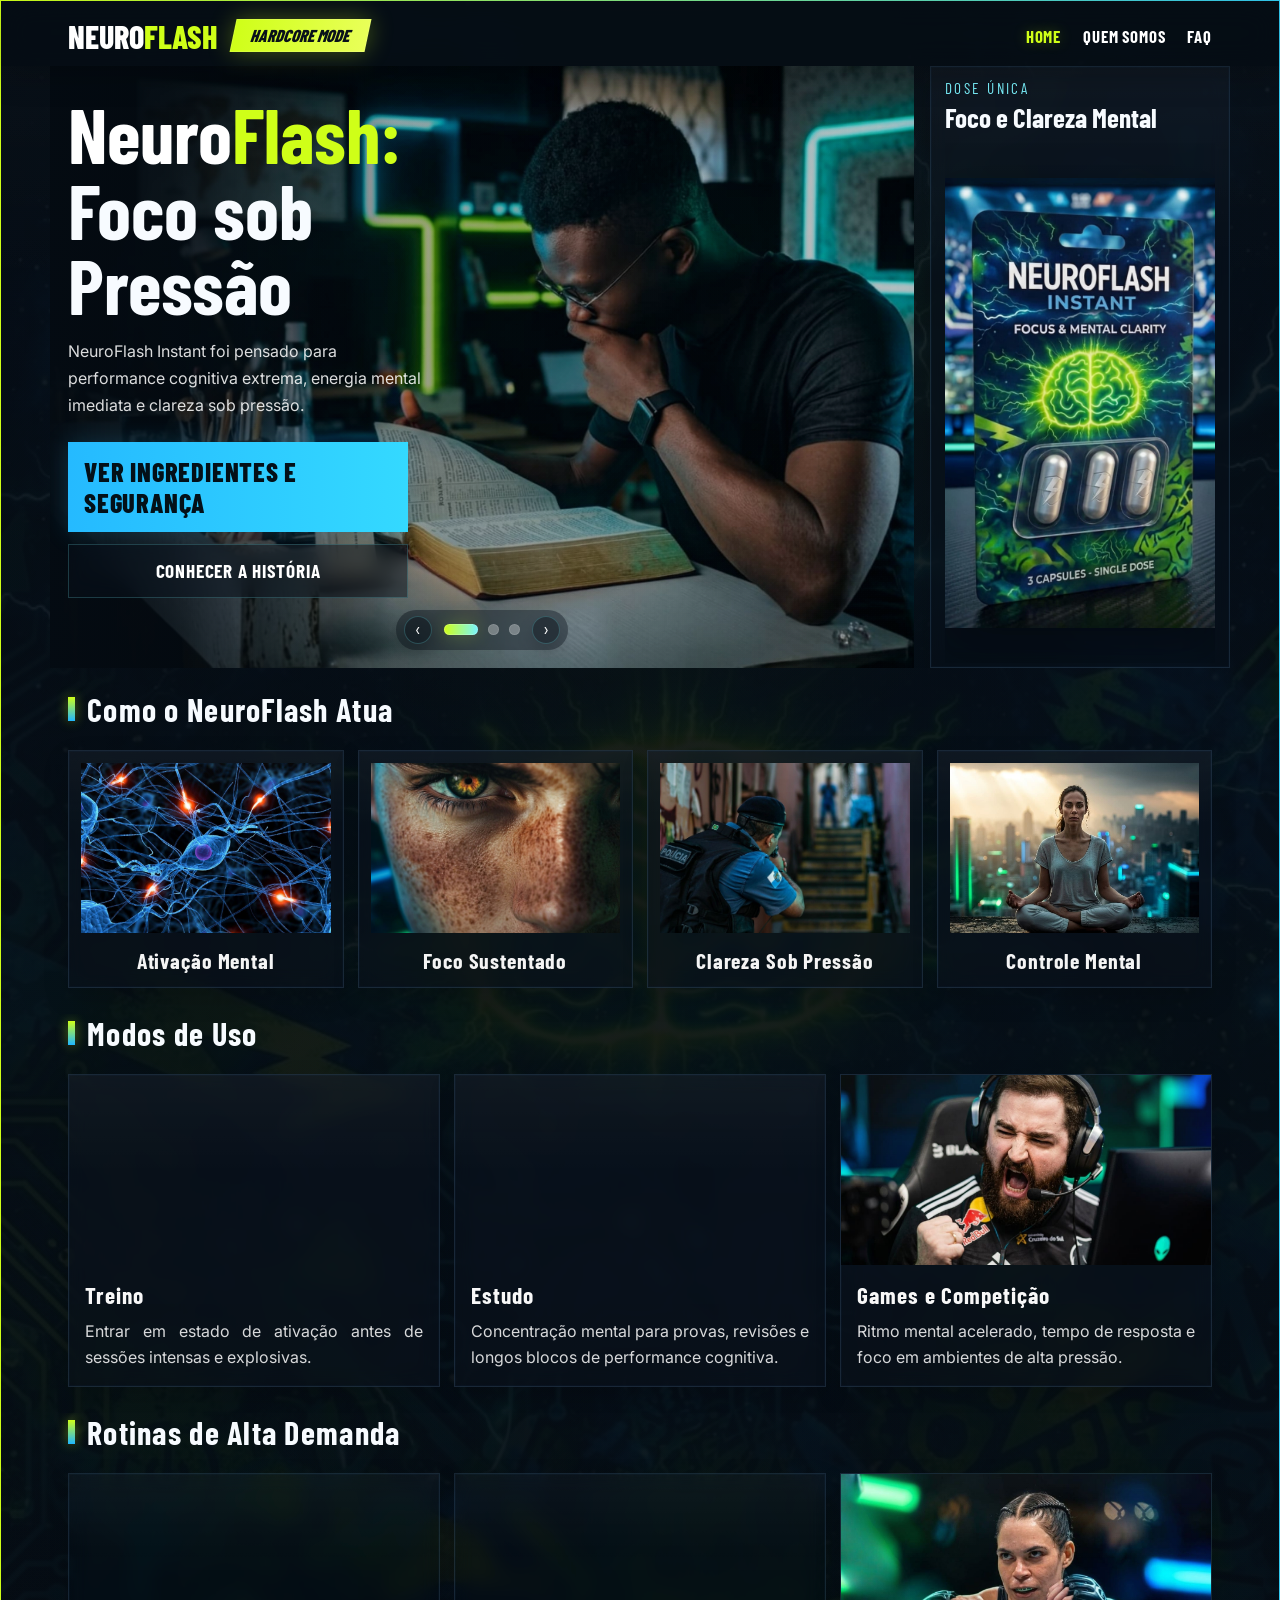
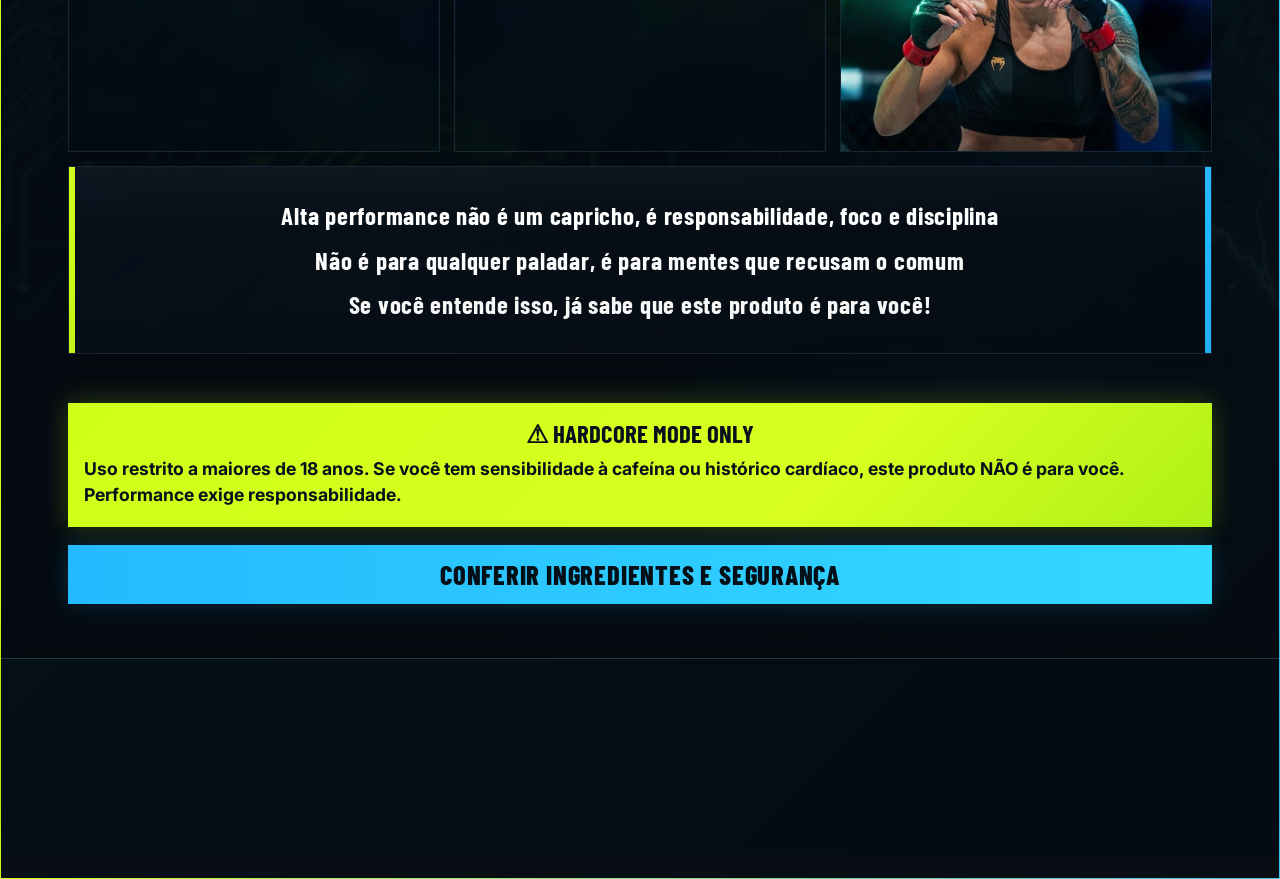
==== commit 594a60a5: "atualizações de performance" ====
--- a/index.html
+++ b/index.html
@@ -11,6 +11,9 @@
   <meta property="og:title" content="NeuroFlash | Foco Mental, Clareza e Energia Cognitiva">
   <meta property="og:description" content="Suplemento de dose única para foco mental, clareza sob pressão e energia cognitiva em treinos, estudos e rotinas de alta demanda.">
   <meta property="og:image" content="./shared/background-neuroflash.jpg">
+  <meta property="og:image:type" content="image/jpeg">
+  <meta property="og:image:width" content="843">
+  <meta property="og:image:height" content="1264">
   <meta property="og:image:alt" content="Identidade visual do NeuroFlash voltada para foco mental, clareza e energia cognitiva.">
   <meta name="twitter:card" content="summary_large_image">
   <meta name="twitter:title" content="NeuroFlash | Foco Mental, Clareza e Energia Cognitiva">
@@ -20,7 +23,7 @@
   <title>NeuroFlash | Foco Mental, Clareza e Energia Cognitiva</title>
   <link rel="preconnect" href="https://fonts.googleapis.com">
   <link rel="preconnect" href="https://fonts.gstatic.com" crossorigin>
-  <link href="https://fonts.googleapis.com/css2?family=Barlow+Condensed:wght@500;700;800&family=Inter:wght@400;500;700;800&display=swap" rel="stylesheet">
+  <link href="https://fonts.googleapis.com/css2?family=Barlow+Condensed:wght@700;800&family=Inter:wght@400;700;800&display=swap" rel="stylesheet">
   <link rel="stylesheet" href="./shared/styles.css">
   <link rel="stylesheet" href="./home/styles.css">
   <script type="application/ld+json">
@@ -71,18 +74,18 @@
           NeuroFlash Instant foi pensado para performance cognitiva extrema, energia mental imediata e clareza sob pressão.
         </p>
         <div class="banner-actions">
-          <a class="cta-button cta-hero is-disabled" aria-disabled="true">COMPRAR AGORA</a>
-          <a class="ghost-link" href="./faq/index.html">VER INGREDIENTES E PROTOCOLOS</a>
+          <a class="cta-button cta-hero" href="./faq/index.html">VER INGREDIENTES E SEGURANÇA</a>
+          <a class="ghost-link" href="./quem-somos/index.html">CONHECER A HISTÓRIA</a>
         </div>
       </div>
 
       <div class="banner-visual">
-        <div class="hero-placeholder-main hero-carousel media-frame media-frame--crop" data-hero-carousel data-autoplay-interval="8000" aria-roledescription="carousel" aria-label="Galeria de imagens do destaque principal">
+        <div class="hero-placeholder-main hero-carousel media-block media-block--crop" data-hero-carousel data-autoplay-interval="8000" aria-roledescription="carousel" aria-label="Galeria de imagens do destaque principal">
           <div class="hero-carousel-track">
             <div class="hero-carousel-slide is-active" data-hero-slide aria-hidden="false">
               <picture>
                 <source media="(min-width: 769px)" srcset="./home/hero-focus.jpg">
-                <img class="media-cover-image media-image--hero" src="data:image/svg+xml,%3Csvg xmlns='http://www.w3.org/2000/svg' viewBox='0 0 2200 1400'%3E%3Crect width='2200' height='1400' fill='%23040b12'/%3E%3C/svg%3E" alt="Pessoa em rotina de estudo usando foco mental intenso" width="2200" height="1400" loading="eager" fetchpriority="high" decoding="async">
+                <img class="media-block__image media-cover-image media-image--hero" src="data:image/svg+xml,%3Csvg xmlns='http://www.w3.org/2000/svg' viewBox='0 0 2200 1400'%3E%3Crect width='2200' height='1400' fill='%23040b12'/%3E%3C/svg%3E" alt="Pessoa em rotina de estudo usando foco mental intenso" width="2200" height="1400" loading="eager" fetchpriority="high" decoding="async">
               </picture>
             </div>
           </div>
@@ -97,7 +100,7 @@
             </button>
           </div>
         </div>
-        <div class="hero-card">
+        <div class="hero-card surface-panel">
           <p class="hero-card-tag">DOSE ÚNICA</p>
           <h2>Foco e Clareza Mental</h2>
           <div class="hero-product-placeholder">
@@ -108,49 +111,49 @@
     </section>
 
     <section class="home-section" id="destaques">
-      <div class="section-heading">
-        <span class="heading-accent"></span>
-        <h2>Como o NeuroFlash Atua</h2>
+      <div class="section-title">
+        <span class="section-title__accent"></span>
+        <h2 class="section-title__text section-title__text--section">Como o NeuroFlash Atua</h2>
       </div>
 
       <div class="category-strip">
         <div class="category-card surface-panel">
-          <div class="category-image media-frame media-frame--crop">
-            <img class="media-cover-image category-image-mental" src="./home/mental-ignition.jpg" alt="Conceito visual de energia mental com NeuroFlash" width="1200" height="900" loading="lazy" decoding="async">
+          <div class="category-image media-block media-block--crop">
+            <img class="media-block__image media-cover-image category-image-mental" src="./home/mental-ignition.jpg" alt="Conceito visual de energia mental com NeuroFlash" width="1200" height="900" loading="lazy" decoding="async">
           </div>
           <h3>Ativação Mental</h3>
         </div>
         <div class="category-card surface-panel">
-          <div class="category-image media-frame media-frame--crop">
-            <img class="media-cover-image category-image-focus" src="./home/focus-lock.jpg" alt="Conceito visual de foco sustentado para alta demanda" width="1200" height="900" loading="lazy" decoding="async">
+          <div class="category-image media-block media-block--crop">
+            <img class="media-block__image media-cover-image category-image-focus" src="./home/focus-lock.jpg" alt="Conceito visual de foco sustentado para alta demanda" width="1200" height="900" loading="lazy" decoding="async">
           </div>
           <h3>Foco Sustentado</h3>
         </div>
         <div class="category-card surface-panel">
-          <div class="category-image media-frame media-frame--crop">
-            <img class="media-cover-image category-image-pressure" src="./home/pressure-mode.jpg" alt="Conceito visual de clareza mental sob pressão" width="1200" height="900" loading="lazy" decoding="async">
+          <div class="category-image media-block media-block--crop">
+            <img class="media-block__image media-cover-image category-image-pressure" src="./home/pressure-mode.jpg" alt="Conceito visual de clareza mental sob pressão" width="1200" height="900" loading="lazy" decoding="async">
           </div>
           <h3>Clareza Sob Pressão</h3>
         </div>
         <div class="category-card surface-panel">
-          <div class="category-image media-frame media-frame--crop">
-            <img class="media-cover-image category-image-clarity" src="./home/clarity-rush.jpg" alt="Conceito visual de clareza e resposta mental rápida" width="1200" height="900" loading="lazy" decoding="async">
-          </div>
-          <h3>Resposta Mental Rápida</h3>
+          <div class="category-image media-block media-block--crop">
+            <img class="media-block__image media-cover-image category-image-clarity" src="./home/clarity-rush.jpg" alt="Conceito visual de clareza e resposta mental rápida" width="1200" height="900" loading="lazy" decoding="async">
+          </div>
+          <h3>Controle Mental</h3>
         </div>
       </div>
     </section>
 
     <section class="home-section deferred-render" id="modos">
-      <div class="section-heading">
-        <span class="heading-accent"></span>
-        <h2>Modos de Uso</h2>
+      <div class="section-title">
+        <span class="section-title__accent"></span>
+        <h2 class="section-title__text section-title__text--section">Modos de Uso</h2>
       </div>
 
       <div class="mode-grid">
         <article class="mode-panel surface-panel">
-          <div class="mode-media media-frame media-frame--crop">
-            <img class="media-cover-image mode-image-treino" src="./home/treino.jpg" alt="Uso de NeuroFlash antes de treino intenso" width="1600" height="1000" loading="lazy" decoding="async">
+          <div class="mode-media media-block media-block--crop">
+            <img class="media-block__image media-cover-image mode-image-treino" src="./home/treino.jpg" alt="Uso de NeuroFlash antes de treino intenso" width="1600" height="1000" loading="lazy" decoding="async">
           </div>
           <div class="mode-copy">
             <h3>Treino</h3>
@@ -159,8 +162,8 @@
         </article>
 
         <article class="mode-panel surface-panel">
-          <div class="mode-media media-frame media-frame--crop">
-            <img class="media-cover-image mode-image-estudo" src="./home/estudo.jpg" alt="Uso de NeuroFlash para foco em estudos e provas" width="1600" height="1000" loading="lazy" decoding="async">
+          <div class="mode-media media-block media-block--crop">
+            <img class="media-block__image media-cover-image mode-image-estudo" src="./home/estudo.jpg" alt="Uso de NeuroFlash para foco em estudos e provas" width="1600" height="1000" loading="lazy" decoding="async">
           </div>
           <div class="mode-copy">
             <h3>Estudo</h3>
@@ -169,8 +172,8 @@
         </article>
 
         <article class="mode-panel surface-panel">
-          <div class="mode-media media-frame media-frame--crop">
-            <img class="media-cover-image mode-image-game" src="./home/game-competicao.jpg" alt="Uso de NeuroFlash para games e competições de alta pressão" width="1600" height="1000" loading="lazy" decoding="async">
+          <div class="mode-media media-block media-block--crop">
+            <img class="media-block__image media-cover-image mode-image-game" src="./home/game-competicao.jpg" alt="Uso de NeuroFlash para games e competições de alta pressão" width="1600" height="1000" loading="lazy" decoding="async">
           </div>
           <div class="mode-copy">
             <h3>Games e Competição</h3>
@@ -181,20 +184,20 @@
     </section>
 
     <section class="home-section deferred-render" id="galeria">
-      <div class="section-heading">
-        <span class="heading-accent"></span>
-        <h2>Rotinas de Alta Demanda</h2>
+      <div class="section-title">
+        <span class="section-title__accent"></span>
+        <h2 class="section-title__text section-title__text--section">Rotinas de Alta Demanda</h2>
       </div>
 
       <div class="gallery-grid">
-        <div class="gallery-small-a gallery-tile surface-panel media-frame media-frame--crop">
-          <img class="media-cover-image gallery-image-a" src="./home/motocross.jpg" alt="Atleta de motocross em cenário de performance e velocidade" width="1200" height="900" loading="lazy" decoding="async">
-        </div>
-        <div class="gallery-small-b gallery-tile surface-panel media-frame media-frame--crop">
-          <img class="media-cover-image gallery-image-b" src="./home/homem-terno.jpg" alt="Profissional em momento de foco e decisão sob pressão" width="1200" height="900" loading="lazy" decoding="async">
-        </div>
-        <div class="gallery-small-c gallery-tile surface-panel media-frame media-frame--crop">
-          <img class="media-cover-image gallery-image-c" src="./home/mulher-ufc.jpg" alt="Atleta de luta representando disciplina e alta performance" width="1200" height="900" loading="lazy" decoding="async">
+        <div class="gallery-small-a gallery-tile surface-panel media-block media-block--crop">
+          <img class="media-block__image media-cover-image gallery-image-a" src="./home/motocross.jpg" alt="Atleta de motocross em cenário de performance e velocidade" width="1200" height="900" loading="lazy" decoding="async">
+        </div>
+        <div class="gallery-small-b gallery-tile surface-panel media-block media-block--crop">
+          <img class="media-block__image media-cover-image gallery-image-b" src="./home/homem-terno.jpg" alt="Profissional em momento de foco e decisão sob pressão" width="1200" height="900" loading="lazy" decoding="async">
+        </div>
+        <div class="gallery-small-c gallery-tile surface-panel media-block media-block--crop">
+          <img class="media-block__image media-cover-image gallery-image-c" src="./home/mulher-ufc.jpg" alt="Atleta de luta representando disciplina e alta performance" width="1200" height="900" loading="lazy" decoding="async">
         </div>
         <div class="gallery-wide surface-panel">
           <div class="wide-message">
--- a/shared/styles.css
+++ b/shared/styles.css
@@ -1,5 +1,7 @@
 :root {
   --text: #f7fbff;
+  --font-body: "Inter", sans-serif;
+  --font-display: "Barlow Condensed", sans-serif;
   --cyan: #20b7ff;
   --cyan-bright: #78f4ff;
   --cta: #32c8ef;
@@ -7,6 +9,21 @@
   --lime-bright: #e9ff59;
   --shell-border: rgba(207, 255, 24, 0.82);
   --shell-border-blue: rgba(52, 217, 255, 0.9);
+  --page-gutter: 18px;
+  --surface-panel-background: rgba(11, 19, 29, 0.56);
+  --surface-panel-background-mobile: rgba(11, 19, 29, 0.44);
+  --surface-panel-border: rgba(105, 149, 193, 0.18);
+  --surface-panel-shadow:
+    inset 0 0 0 1px rgba(11, 34, 56, 0.22),
+    0 10px 24px rgba(0, 0, 0, 0.16);
+  --surface-panel-shadow-mobile:
+    inset 0 0 0 1px rgba(11, 34, 56, 0.16),
+    0 8px 18px rgba(0, 0, 0, 0.12);
+  --surface-panel-filter: blur(10px) saturate(115%);
+  --surface-panel-filter-mobile: none;
+  --media-block-background:
+    linear-gradient(135deg, rgba(35, 186, 255, 0.12), rgba(207, 255, 24, 0.09)),
+    rgba(6, 14, 22, 0.42);
 }
 
 * {
@@ -20,7 +37,7 @@
     url("./background-neuroflash.jpg") center top / cover no-repeat fixed,
     #020406;
   color: var(--text);
-  font-family: "Inter", sans-serif;
+  font-family: var(--font-body);
   overflow-x: hidden;
 }
 
@@ -112,7 +129,7 @@
 .brand-mark {
   color: #ffffff;
   text-decoration: none;
-  font-family: "Barlow Condensed", sans-serif;
+  font-family: var(--font-display);
   font-size: 2rem;
   font-weight: 800;
   line-height: 1;
@@ -133,7 +150,7 @@
 .home-menu a {
   color: #ffffff;
   text-decoration: none;
-  font-family: "Barlow Condensed", sans-serif;
+  font-family: var(--font-display);
   font-size: 1.05rem;
   font-weight: 700;
   letter-spacing: 0.05em;
@@ -160,26 +177,21 @@
 .home-badge {
   margin: 0;
   padding: 8px 18px;
-  font-family: "Barlow Condensed", sans-serif;
+  font-family: var(--font-display);
   font-size: 1.08rem;
   line-height: 1;
   white-space: nowrap;
 }
 
-.section-line {
-  height: 3px;
-  margin: 0 -18px 40px;
-  background: linear-gradient(90deg, rgba(201, 255, 24, 0.96), rgba(74, 243, 255, 0.72));
-  box-shadow: 0 0 18px rgba(201, 255, 24, 0.32);
-}
-
+.section-title,
 .section-heading {
   display: flex;
   align-items: center;
   gap: 12px;
-  margin-bottom: 22px;
-}
-
+  margin-bottom: var(--section-title-gap, 22px);
+}
+
+.section-title__accent,
 .heading-accent {
   width: 7px;
   height: 24px;
@@ -187,34 +199,39 @@
   box-shadow: 0 0 12px rgba(201, 255, 24, 0.42);
 }
 
+.section-title__text {
+  margin: 0;
+  font-family: var(--font-display);
+  letter-spacing: 0.04em;
+}
+
+.section-title__text--section,
 .section-heading h2 {
-  margin: 0;
-  font-family: "Barlow Condensed", sans-serif;
   font-size: 2rem;
   font-weight: 700;
-  letter-spacing: 0.04em;
-}
-
+}
+
+.surface-section,
 .content-section {
   padding: var(--content-section-padding, 18px 18px 26px);
   position: relative;
 }
 
+.section-title--page,
 .content-section-title {
-  margin-bottom: var(--content-section-title-gap, 22px);
-}
-
+  --section-title-gap: var(--content-section-title-gap, 22px);
+}
+
+.section-title--centered,
 .content-section-title--centered {
   justify-content: center;
 }
 
+.section-title__text--page,
 .content-section-title h1 {
-  margin: 0;
-  font-family: "Barlow Condensed", sans-serif;
   font-size: var(--content-section-title-size, 2rem);
   font-weight: var(--content-section-title-weight, 700);
   line-height: var(--content-section-title-line-height, 1);
-  letter-spacing: 0.04em;
   text-align: var(--content-section-title-align, left);
   text-transform: var(--content-section-title-transform, none);
 }
@@ -225,15 +242,13 @@
 }
 
 .surface-panel {
-  background: rgba(11, 19, 29, 0.56);
-  border: 1px solid rgba(105, 149, 193, 0.18);
+  background: var(--surface-panel-background);
+  border: 1px solid var(--surface-panel-border);
   position: relative;
   overflow: hidden;
-  box-shadow:
-    inset 0 0 0 1px rgba(11, 34, 56, 0.22),
-    0 10px 24px rgba(0, 0, 0, 0.16);
-  backdrop-filter: blur(10px) saturate(115%);
-  -webkit-backdrop-filter: blur(10px) saturate(115%);
+  box-shadow: var(--surface-panel-shadow);
+  backdrop-filter: var(--surface-panel-filter);
+  -webkit-backdrop-filter: var(--surface-panel-filter);
 }
 
 .surface-panel::after {
@@ -244,6 +259,40 @@
   pointer-events: none;
 }
 
+.media-block,
+.media-frame {
+  display: grid;
+  place-items: center;
+  min-height: var(--media-block-min-height, 160px);
+  background: var(--media-block-background);
+  color: rgba(255, 255, 255, 0.62);
+  font-family: var(--font-display);
+  font-size: 1rem;
+  font-weight: 700;
+  letter-spacing: 0.08em;
+  text-align: center;
+}
+
+.media-block--crop,
+.media-frame--crop {
+  overflow: hidden;
+  padding: 0;
+  background: var(--media-block-crop-background, transparent);
+  position: relative;
+}
+
+.media-block__image,
+.media-cover-image {
+  position: absolute;
+  inset: 0;
+  width: 100%;
+  height: 100%;
+  object-fit: cover;
+  display: block;
+  object-position: var(--media-image-position, center center);
+  transform: scale(var(--media-image-scale, 1));
+}
+
 .warning-box {
   margin-top: 24px;
   padding: 18px 16px;
@@ -254,7 +303,7 @@
 
 .warning-box h3 {
   margin: 0 0 10px;
-  font-family: "Barlow Condensed", sans-serif;
+  font-family: var(--font-display);
   font-size: 1.55rem;
   line-height: 1;
   text-align: center;
@@ -262,7 +311,7 @@
 
 .warning-box p {
   margin: 0;
-  font-size: 0.9rem;
+  font-size: 1.1rem;
   font-weight: 700;
   line-height: 1.5;
 }
@@ -275,7 +324,7 @@
   min-height: 54px;
   padding: 14px 16px;
   text-decoration: none;
-  font-family: "Barlow Condensed", sans-serif;
+  font-family: var(--font-display);
   font-weight: 700;
   letter-spacing: 0.04em;
 }
@@ -310,7 +359,7 @@
 .footer {
   margin-top: 28px;
   color: #ffffff;
-  border-top: 1px solid rgba(207, 255, 24, 0.28);
+  border-top: 1px solid rgba(120, 244, 255, 0.2);
   background:
     linear-gradient(135deg, rgba(5, 15, 24, 0.95), rgba(4, 11, 18, 0.9)),
     rgba(4, 11, 18, 0.92);
@@ -338,7 +387,7 @@
 .footer-column h3,
 .footer-subgroup h4 {
   margin: 0;
-  font-family: "Barlow Condensed", sans-serif;
+  font-family: var(--font-display);
   font-weight: 800;
   line-height: 1;
   letter-spacing: 0.05em;
@@ -440,13 +489,13 @@
 
 .footer-bottom {
   padding: 6px 18px 7px;
-  border-top: 1px solid rgba(86, 140, 183, 0.16);
+  border-top: 1px solid rgba(120, 244, 255, 0.16);
   text-align: center;
 }
 
 .footer-bottom p {
   color: rgba(255, 255, 255, 0.72);
-  font-family: "Barlow Condensed", sans-serif;
+  font-family: var(--font-display);
   font-size: 0.92rem;
   font-weight: 700;
   letter-spacing: 0.08em;
@@ -470,12 +519,10 @@
   }
 
   .surface-panel {
-    background: rgba(11, 19, 29, 0.44);
-    box-shadow:
-      inset 0 0 0 1px rgba(11, 34, 56, 0.16),
-      0 8px 18px rgba(0, 0, 0, 0.12);
-    backdrop-filter: none;
-    -webkit-backdrop-filter: none;
+    background: var(--surface-panel-background-mobile, var(--surface-panel-background));
+    box-shadow: var(--surface-panel-shadow-mobile, var(--surface-panel-shadow));
+    backdrop-filter: var(--surface-panel-filter-mobile, none);
+    -webkit-backdrop-filter: var(--surface-panel-filter-mobile, none);
   }
 
   .home-nav {
@@ -497,10 +544,20 @@
     width: 100%;
   }
 
-  .ghost-link,
-  .hero-card {
+  .ghost-link {
     backdrop-filter: none;
     -webkit-backdrop-filter: none;
+  }
+
+  .cta-button {
+    justify-content: center;
+    text-align: center;
+  }
+
+  .section-title--page .section-title__accent,
+  .content-section-title .heading-accent {
+    width: 10px;
+    height: clamp(42px, 11vw, 58px);
   }
 
   .footer {
@@ -557,16 +614,11 @@
     padding-right: 18px;
   }
 
+  .surface-section,
   .content-section {
     width: min(100%, 1180px);
     margin: 0 auto;
     padding: var(--content-section-padding-desktop, var(--content-section-padding, 18px 18px 26px));
-  }
-
-  .section-line {
-    width: 100vw;
-    margin-left: calc(50% - 50vw);
-    margin-right: calc(50% - 50vw);
   }
 
   .footer-shell {
@@ -583,6 +635,7 @@
 
   .footer-brand h2 {
     font-size: clamp(1.65rem, 3vw, 2.55rem);
+    text-align: center;
   }
 
   .footer-column h3 {
@@ -597,6 +650,10 @@
     line-height: 1.42;
   }
 
+  .footer-brand p {
+    text-align: justify;
+  }
+
   .footer-subgroup h4 {
     font-size: 1rem;
   }
--- a/home/styles.css
+++ b/home/styles.css
@@ -21,7 +21,7 @@
 
 .banner-copy h1 {
   margin: 0;
-  font-family: "Barlow Condensed", sans-serif;
+  font-family: var(--font-display);
   font-size: clamp(2.55rem, 7vw, 4.8rem);
   line-height: 0.98;
 }
@@ -64,28 +64,6 @@
   pointer-events: auto;
 }
 
-.media-frame {
-  display: grid;
-  place-items: center;
-  min-height: 160px;
-  background:
-    linear-gradient(135deg, rgba(35, 186, 255, 0.12), rgba(207, 255, 24, 0.09)),
-    rgba(6, 14, 22, 0.42);
-  color: rgba(255, 255, 255, 0.62);
-  font-family: "Barlow Condensed", sans-serif;
-  font-size: 1rem;
-  font-weight: 700;
-  letter-spacing: 0.08em;
-  text-align: center;
-}
-
-.media-frame--crop {
-  overflow: hidden;
-  padding: 0;
-  background: transparent;
-  position: relative;
-}
-
 .hero-placeholder-main {
   min-height: 520px;
   isolation: isolate;
@@ -137,17 +115,6 @@
   display: block;
   width: 100%;
   height: 100%;
-}
-
-.media-cover-image {
-  position: absolute;
-  inset: 0;
-  width: 100%;
-  height: 100%;
-  object-fit: cover;
-  display: block;
-  object-position: var(--media-image-position, center center);
-  transform: scale(var(--media-image-scale, 1));
 }
 
 .media-image--hero {
@@ -204,7 +171,7 @@
   border-radius: 999px;
   background: rgba(4, 11, 18, 0.42);
   color: #ffffff;
-  font-family: "Barlow Condensed", sans-serif;
+  font-family: var(--font-display);
   font-size: 1.18rem;
   line-height: 1;
   box-shadow:
@@ -263,26 +230,26 @@
 }
 
 .hero-card {
+  --surface-panel-background: rgba(10, 18, 29, 0.48);
+  --surface-panel-background-mobile: rgba(10, 18, 29, 0.48);
+  --surface-panel-filter: blur(10px) saturate(115%);
+  --surface-panel-filter-mobile: none;
   pointer-events: auto;
   position: relative;
   padding: 16px 18px 10px;
-  border: 1px solid rgba(105, 149, 193, 0.18);
-  background: rgba(10, 18, 29, 0.48);
-  backdrop-filter: blur(10px) saturate(115%);
-  -webkit-backdrop-filter: blur(10px) saturate(115%);
 }
 
 .hero-card-tag {
   margin: 0;
   color: var(--cyan-bright);
-  font-family: "Barlow Condensed", sans-serif;
+  font-family: var(--font-display);
   font-size: 0.95rem;
   letter-spacing: 0.16em;
 }
 
 .hero-card h2 {
   margin: 8px 0 12px;
-  font-family: "Barlow Condensed", sans-serif;
+  font-family: var(--font-display);
   font-size: 1.7rem;
   line-height: 0.95;
 }
@@ -320,10 +287,11 @@
 .category-card h3 {
   margin: 14px 4px 2px;
   color: #ffffff;
-  font-family: "Barlow Condensed", sans-serif;
+  font-family: var(--font-display);
   font-size: 1.35rem;
   font-weight: 700;
   letter-spacing: 0.04em;
+  text-align: center;
 }
 
 .category-image {
@@ -349,7 +317,7 @@
 .mode-copy h3 {
   margin: 0;
   color: #ffffff;
-  font-family: "Barlow Condensed", sans-serif;
+  font-family: var(--font-display);
   font-size: 1.45rem;
   letter-spacing: 0.04em;
 }
@@ -358,6 +326,7 @@
   margin: 10px 0 0;
   color: rgba(255, 255, 255, 0.88);
   line-height: 1.6;
+  text-align: justify;
 }
 
 .gallery-tile {
@@ -392,7 +361,7 @@
 .wide-line {
   margin: 0;
   color: #ffffff;
-  font-family: "Barlow Condensed", sans-serif;
+  font-family: var(--font-display);
   font-size: 1.55rem;
   font-weight: 700;
   letter-spacing: 0.03em;
@@ -431,6 +400,11 @@
 }
 
 @media (max-width: 768px) {
+  #destaques,
+  #galeria {
+    display: none;
+  }
+
   .hero-banner {
     display: flex;
     flex-direction: column;
